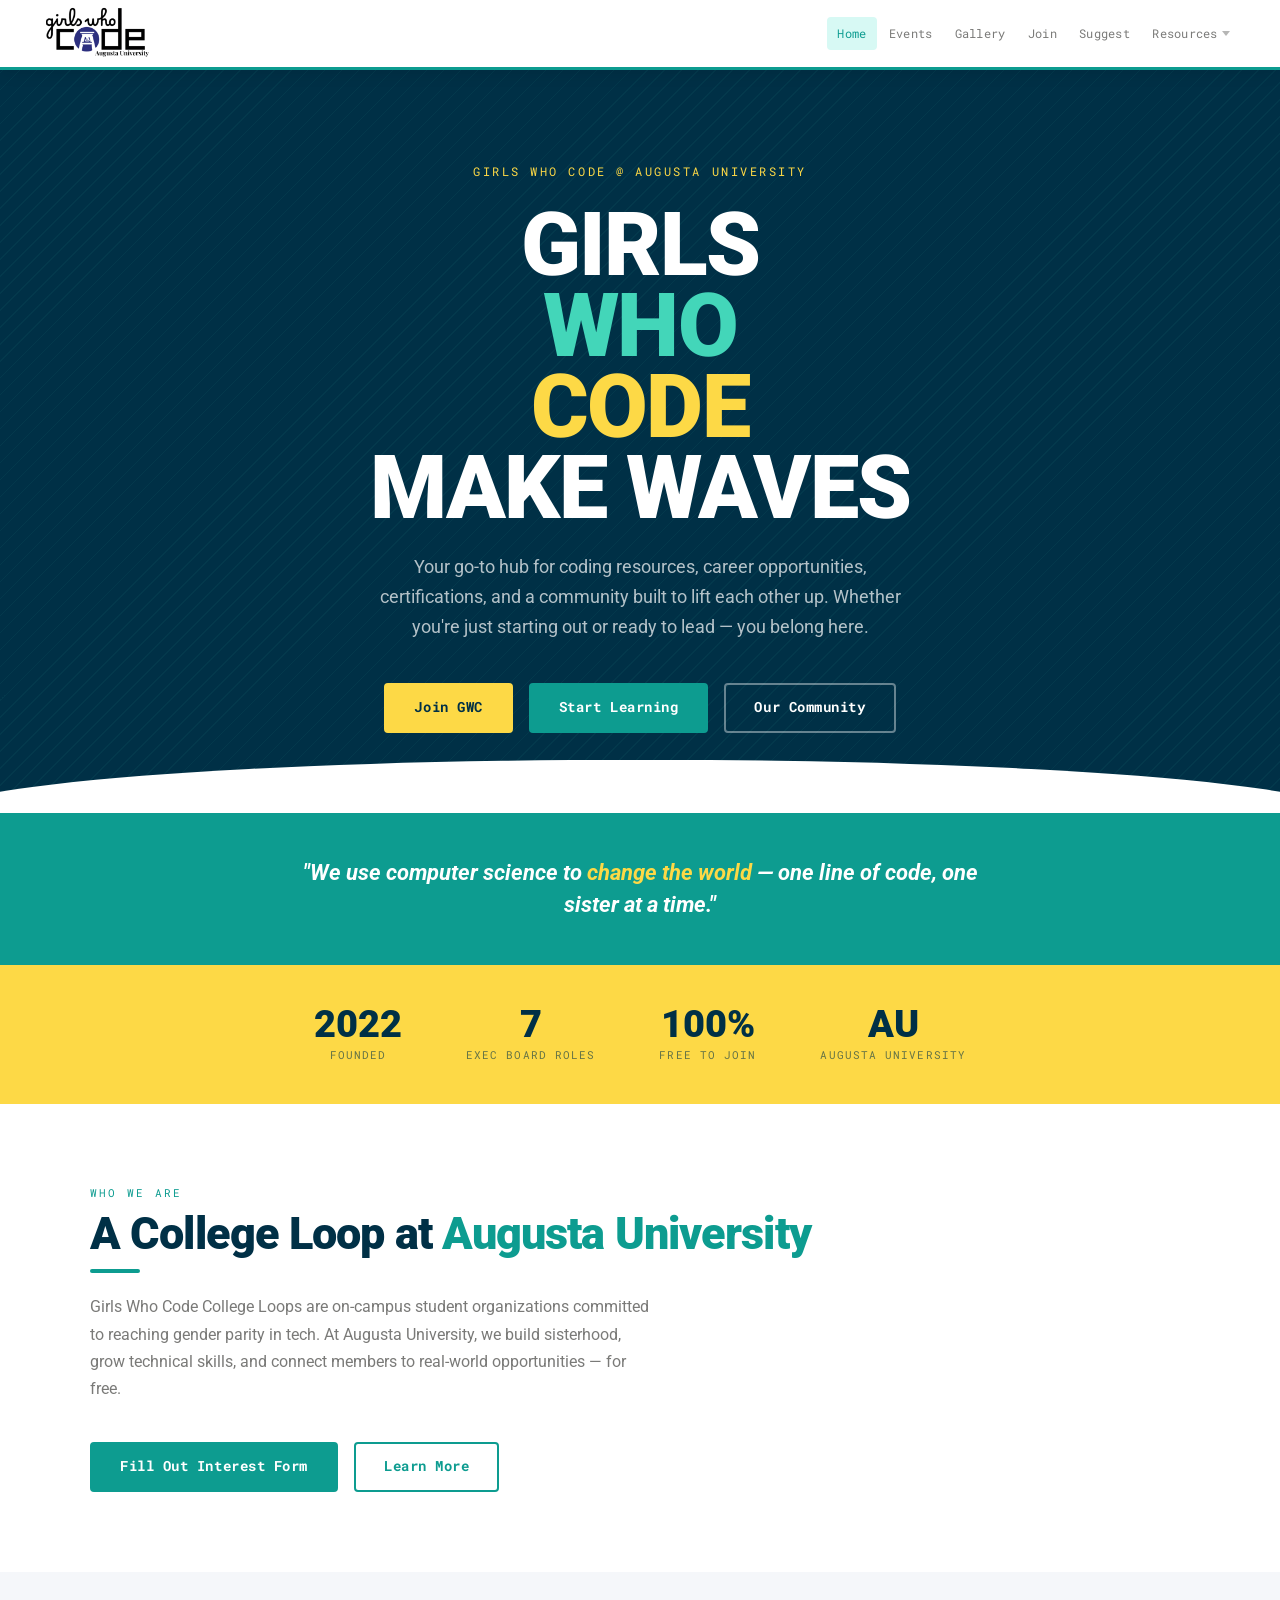
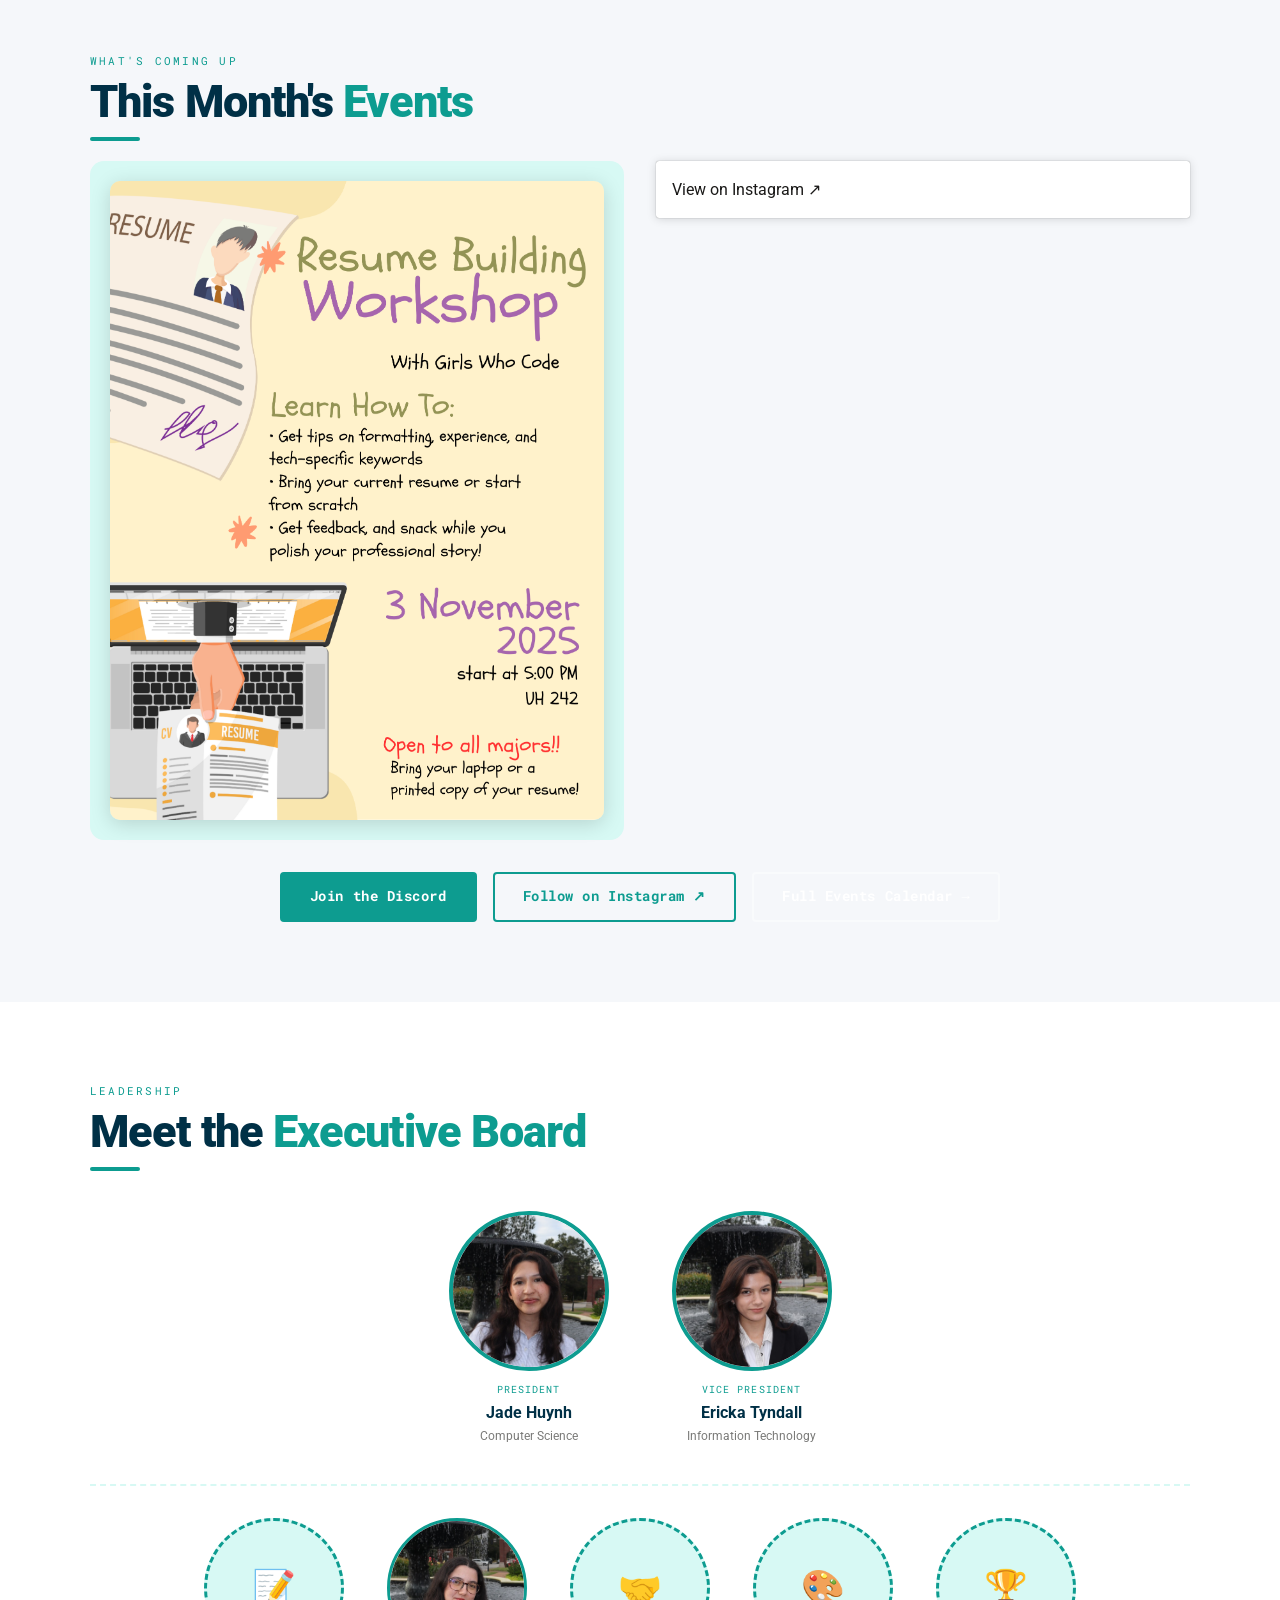
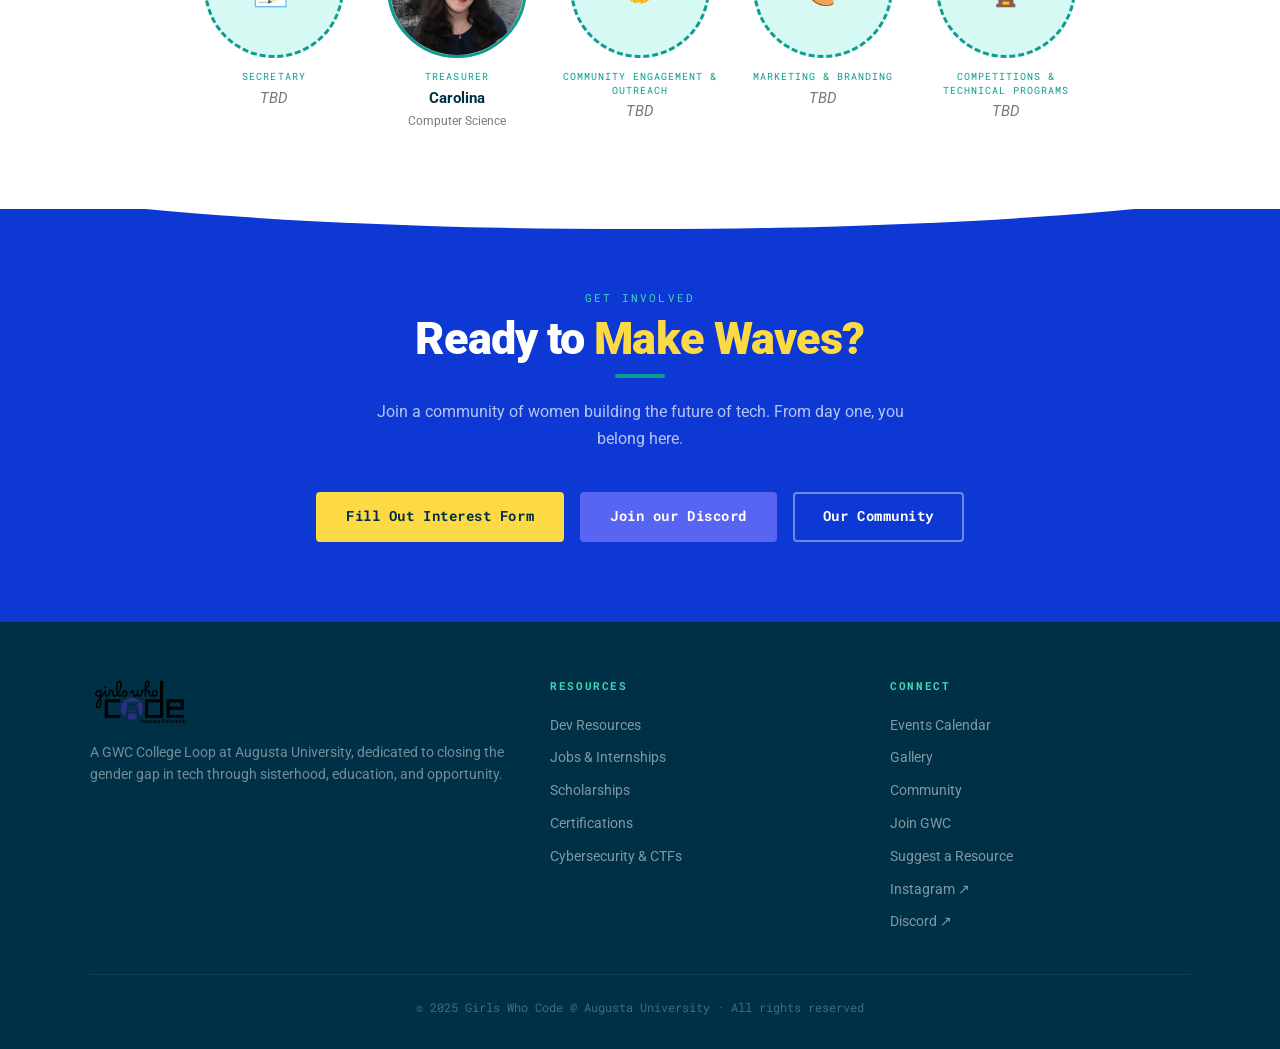
==== index.html @ d4a9f00e "Flyer card: image only with teal border, no text panel Co-Authored-By: Claude Sonnet 4.6 <noreply@an" ====
<!DOCTYPE html>
<html lang="en">
<head>
  <meta charset="UTF-8">
  <meta name="viewport" content="width=device-width, initial-scale=1.0">
  <title>Girls Who Code @ Augusta University</title>
  <link rel="stylesheet" href="styles.css?v=3">
</head>
<body data-page="home">
  <header class="site-header">
    <div class="header-inner">
      <a href="index.html" class="header-logo">
        <img src="gwc_official_logo.png" alt="GWC @ Augusta University" style="height:58px;width:auto;">
      </a>
            <nav class="main-nav">
        <a href="index.html" class="active">Home</a>
        <a href="events.html">Events</a>
        <a href="gallery.html">Gallery</a>
        <a href="join.html">Join</a>
        <a href="suggestion.html">Suggest</a>
              <div class="nav-item">
        <a href="#" onclick="return false;">Resources <span class="nav-caret"></span></a>
        <div class="nav-dropdown">
          <a href="devresources.html"><span class="dd-icon">💡</span>Dev Resources</a>
          <a href="jobs.html"><span class="dd-icon">💼</span>Jobs &amp; Internships</a>
          <a href="scholarships.html"><span class="dd-icon">🎓</span>Scholarships</a>
          <a href="certifications.html"><span class="dd-icon">📜</span>Certifications</a>
          <a href="cyber.html"><span class="dd-icon">🛡</span>Cybersecurity</a>
        </div>
      </div>
      </nav>
      <button class="hamburger" onclick="document.getElementById('mn').classList.toggle('open')" aria-label="Menu">
        <span></span><span></span><span></span>
      </button>
    </div>
  </header>
    <nav class="mobile-nav" id="mn">
    <a href="index.html">Home</a>
    <a href="events.html">Events</a>
    <a href="gallery.html">Gallery</a>
    <a href="join.html">Join GWC</a>
    <a href="suggestion.html">Suggest a Resource</a>
        <button class="mobile-nav-accordion" onclick="toggleMobileResources(this)" aria-expanded="false">
      Resources <span class="mobile-acc-caret">&#9658;</span>
    </button>
    <div class="mobile-nav-subnav" id="mobileResourcesSub">
      <a href="devresources.html" class="mobile-nav-sub">💡 Dev Resources</a>
      <a href="jobs.html" class="mobile-nav-sub">💼 Jobs &amp; Internships</a>
      <a href="scholarships.html" class="mobile-nav-sub">🎓 Scholarships</a>
      <a href="certifications.html" class="mobile-nav-sub">📜 Certifications</a>
      <a href="cyber.html" class="mobile-nav-sub">🛡 Cybersecurity</a>
    </div>
  </nav>

  <section class="hero">
    <div class="hero-wave-bg"></div>
    <div class="hero-content">
      <span class="hero-eyebrow">Girls Who Code @ Augusta University</span>
      <h1>
        GIRLS<br>
        <span class="teal">WHO</span><br>
        <span class="yellow">CODE</span><br>
        MAKE WAVES
      </h1>
      <p>Your go-to hub for coding resources, career opportunities, certifications, and a community built to lift each other up. Whether you're just starting out or ready to lead — you belong here.</p>
      <div class="hero-ctas">
        <a href="join.html" class="btn btn-yellow">Join GWC</a>
        <a href="devresources.html" class="btn btn-primary">Start Learning</a>
        <a href="community.html" class="btn btn-secondary">Our Community</a>
      </div>
    </div>
  </section>

  <div class="mission-strip">
    <p>"We use computer science to <span class="hi">change the world</span> — one line of code, one sister at a time."</p>
  </div>

  <div class="stats-strip">
    <div class="stat-item"><div class="num">2022</div><div class="lbl">Founded</div></div>
    <div class="stat-item"><div class="num">7</div><div class="lbl">Exec Board Roles</div></div>
    <div class="stat-item"><div class="num">100%</div><div class="lbl">Free to Join</div></div>
    <div class="stat-item"><div class="num">AU</div><div class="lbl">Augusta University</div></div>
  </div>

  <section class="section" id="about">
    <div class="section-inner">
      <span class="section-label">Who We Are</span>
      <h2 class="section-title">A College Loop at <span class="accent">Augusta University</span></h2>
      <span class="wave-bar"></span>
      <p class="section-subtitle">Girls Who Code College Loops are on-campus student organizations committed to reaching gender parity in tech. At Augusta University, we build sisterhood, grow technical skills, and connect members to real-world opportunities — for free.</p>
      <div style="display:flex;gap:1rem;flex-wrap:wrap;">
        <a href="join.html" class="btn btn-primary">Fill Out Interest Form</a>
        <a href="community.html" class="btn btn-outline-teal">Learn More</a>
      </div>
    </div>
  </section>

  <section class="section events-section">
    <div class="section-inner">
      <span class="section-label">What's Coming Up</span>
      <h2 class="section-title">This Month's <span class="accent">Events</span></h2>
      <span class="wave-bar"></span>
      <div class="flyer-insta-row">
        <div id="homeFlyerBlock"><!-- Filled by JS --></div>
        <div class="flyer-insta-col">
          <blockquote class="instagram-media" data-instgrm-permalink="https://www.instagram.com/aug_girlswhocode/?utm_source=ig_embed" data-instgrm-version="14" style="background:#FFF;border:0;border-radius:3px;box-shadow:0 0 1px 0 rgba(0,0,0,0.5),0 1px 10px 0 rgba(0,0,0,0.15);margin:0 auto;max-width:100%;min-width:280px;padding:0;width:100%;">
            <div style="padding:16px;"><a href="https://www.instagram.com/aug_girlswhocode/" target="_blank">View on Instagram ↗</a></div>
          </blockquote>
          <script async src="//www.instagram.com/embed.js"></script>
        </div>
      </div>
      <div style="display:flex;gap:1rem;flex-wrap:wrap;justify-content:center;margin-top:1.5rem;">
        <a href="https://discord.gg/9CEqm6gjn7" target="_blank" class="btn btn-primary">Join the Discord</a>
        <a href="https://www.instagram.com/aug_girlswhocode/" target="_blank" class="btn btn-outline-teal">Follow on Instagram ↗</a>
        <a href="events.html" class="btn btn-secondary">Full Events Calendar →</a>
      </div>
    </div>
  </section>

  <section class="section" style="background:var(--white);">
    <div class="section-inner">
      <span class="section-label">Leadership</span>
      <h2 class="section-title">Meet the <span class="accent">Executive Board</span></h2>
      <span class="wave-bar"></span>
      <div class="exec-board">
        <div class="exec-top">
          <div class="member-card">
            <img src="photos/exec/jade_hs.jpg" alt="Jade Huynh" class="member-img">
            <div class="member-role">President</div>
            <div class="member-name">Jade Huynh</div>
            <div class="member-major">Computer Science</div>
          </div>
          <div class="member-card">
            <img src="photos/exec/ericka_hs.jpg" alt="Ericka Tyndall" class="member-img">
            <div class="member-role">Vice President</div>
            <div class="member-name">Ericka Tyndall</div>
            <div class="member-major">Information Technology</div>
          </div>
        </div>
        <div class="exec-bottom">
          <div class="member-card">
            <div class="member-placeholder">📝</div>
            <div class="member-role">Secretary</div>
            <div class="member-name tbd">TBD</div>
          </div>
          <div class="member-card">
            <img src="photos/exec/carolina_hs.jpg" alt="Carolina" class="member-img">
            <div class="member-role">Treasurer</div>
            <div class="member-name">Carolina</div>
            <div class="member-major">Computer Science</div>
          </div>
          <div class="member-card">
            <div class="member-placeholder">🤝</div>
            <div class="member-role">Community Engagement &amp; Outreach</div>
            <div class="member-name tbd">TBD</div>
          </div>
          <div class="member-card">
            <div class="member-placeholder">🎨</div>
            <div class="member-role">Marketing &amp; Branding</div>
            <div class="member-name tbd">TBD</div>
          </div>
          <div class="member-card">
            <div class="member-placeholder">🏆</div>
            <div class="member-role">Competitions &amp; Technical Programs</div>
            <div class="member-name tbd">TBD</div>
          </div>
        </div>
      </div>
    </div>
  </section>

  <section class="join-section">
    <div class="section-inner">
      <span class="section-label" style="color:var(--teal-2);">Get Involved</span>
      <h2 class="section-title">Ready to <span style="color:var(--yellow-2);">Make Waves?</span></h2>
      <span class="wave-bar" style="margin:0.5rem auto 1.25rem;"></span>
      <p class="section-subtitle" style="margin:0 auto 2.5rem;">Join a community of women building the future of tech. From day one, you belong here.</p>
      <div class="join-buttons">
        <a href="join.html" class="btn btn-yellow">Fill Out Interest Form</a>
        <a href="https://discord.gg/9CEqm6gjn7" target="_blank" class="btn btn-discord">Join our Discord</a>
        <a href="community.html" class="btn btn-secondary">Our Community</a>
      </div>
    </div>
  </section>


  <footer class="site-footer">
    <div class="footer-inner">
            <div class="footer-brand">
        <a href="index.html"><img src="gwc_official_logo.png" alt="GWC @ Augusta University" class="footer-logo"></a>
        <p>A GWC College Loop at Augusta University, dedicated to closing the gender gap in tech through sisterhood, education, and opportunity.</p>
      </div>
      <div class="footer-col">
        <h4>Resources</h4>
        <ul>
          <li><a href="devresources.html">Dev Resources</a></li>
          <li><a href="jobs.html">Jobs &amp; Internships</a></li>
          <li><a href="scholarships.html">Scholarships</a></li>
          <li><a href="certifications.html">Certifications</a></li>
          <li><a href="cyber.html">Cybersecurity &amp; CTFs</a></li>
        </ul>
      </div>
      <div class="footer-col">
        <h4>Connect</h4>
        <ul>
          <li><a href="events.html">Events Calendar</a></li>
          <li><a href="gallery.html">Gallery</a></li>
          <li><a href="community.html">Community</a></li>
          <li><a href="join.html">Join GWC</a></li>
          <li><a href="suggestion.html">Suggest a Resource</a></li>
          <li><a href="https://www.instagram.com/aug_girlswhocode/" target="_blank">Instagram ↗</a></li>
          <li><a href="https://discord.gg/9CEqm6gjn7" target="_blank">Discord ↗</a></li>
        </ul>
      </div>
    </div>
    <div class="footer-bottom">© 2025 Girls Who Code @ Augusta University · All rights reserved</div>
  </footer>
  
  <script src="main.js?v=8" defer></script>
</body>
</html>
---- styles.css ----
/* ============================================================
   GWC @ Augusta University — Complete Redesign
   Official GWC Design Style Guide colors & typography
   ============================================================ */

@import url('https://fonts.googleapis.com/css2?family=Roboto:ital,wght@0,300;0,400;0,700;0,900;1,400&family=Roboto+Mono:wght@400;500;700&family=Dancing+Script:wght@700&display=swap');

:root {
  --teal-1: #D7F9F4;
  --teal-2: #43D6B9;
  --teal-3: #0D9C90;
  --teal-4: #0C6B68;
  --blue-1: #E5F8FF;
  --blue-2: #0169E1;
  --blue-3: #0D38D3;
  --blue-4: #003046;
  --yellow-2: #FDD946;
  --yellow-3: #FDD946;
  --black-3: #7A7A78;
  --black-4: #1A1918;
  --white: #ffffff;
  --grey-bg: #F5F7FA;
  --font-primary: 'Roboto', sans-serif;
  --font-mono: 'Roboto Mono', monospace;
  --font-script: 'Dancing Script', cursive;
  --section-pad: 5rem 2rem;
  --nav-height: 70px;
}

*, *::before, *::after { margin: 0; padding: 0; box-sizing: border-box; }
html { scroll-behavior: smooth; }
body { font-family: var(--font-primary); background: var(--white); color: var(--black-4); line-height: 1.6; overflow-x: hidden; }
a { color: inherit; text-decoration: none; }
img { max-width: 100%; height: auto; display: block; }

/* ===== HEADER ===== */
.site-header {
  position: sticky; top: 0; z-index: 100;
  background: var(--white); height: var(--nav-height);
  display: flex; align-items: center; padding: 0 2rem;
  box-shadow: 0 2px 16px rgba(0,0,0,0.1);
  border-bottom: 3px solid var(--teal-3);
}
.header-inner {
  display: flex; align-items: center; justify-content: space-between;
  width: 100%; max-width: 1200px; margin: 0 auto;
}
.header-logo { display: flex; align-items: center; gap: 0.75rem; }
.header-logo img { height: 52px; width: auto; }
.logo-text-block { display: none; }
.main-nav { display: flex; align-items: center; gap: 0.1rem; }
.main-nav a {
  font-family: var(--font-mono); font-size: 0.78rem; color: var(--black-3);
  padding: 0.4rem 0.65rem; border-radius: 4px; transition: all 0.2s;
  letter-spacing: 0.02em; white-space: nowrap;
}
.main-nav a:hover, .main-nav a.active { color: var(--teal-3); background: var(--teal-1); }
.hamburger { display: none; flex-direction: column; gap: 5px; cursor: pointer; background: none; border: none; padding: 4px; }
.hamburger span { display: block; width: 24px; height: 2px; background: var(--blue-4); transition: all 0.3s; }
.mobile-nav {
  display: none; position: fixed; top: var(--nav-height); left: 0; right: 0;
  background: var(--white); padding: 1rem; z-index: 99;
  border-top: 1px solid var(--teal-1); flex-direction: column; gap: 0.25rem;
  box-shadow: 0 8px 20px rgba(0,0,0,0.1);
}
.mobile-nav.open { display: flex; }
.mobile-nav a { font-family: var(--font-mono); font-size: 0.9rem; color: var(--black-4); padding: 0.6rem 0.75rem; border-radius: 4px; transition: all 0.2s; }
.mobile-nav a:hover { color: var(--teal-3); background: var(--teal-1); }

/* ===== BUTTONS ===== */
.btn {
  display: inline-block; padding: 0.75rem 1.75rem;
  font-family: var(--font-mono); font-size: 0.85rem; font-weight: 700;
  letter-spacing: 0.04em; border-radius: 4px; transition: all 0.2s;
  cursor: pointer; border: 2px solid transparent;
}
.btn-primary { background: var(--teal-3); color: var(--white); border-color: var(--teal-3); }
.btn-primary:hover { background: var(--teal-2); border-color: var(--teal-2); transform: translateY(-2px); box-shadow: 0 6px 20px rgba(13,156,144,0.35); }
.btn-secondary { background: transparent; color: var(--white); border-color: rgba(255,255,255,0.4); }
.btn-secondary:hover { border-color: var(--teal-2); color: var(--teal-2); transform: translateY(-2px); }
.btn-yellow { background: var(--yellow-2); color: var(--blue-4); border-color: var(--yellow-2); font-weight: 900; }
.btn-yellow:hover { background: #f0cb00; transform: translateY(-2px); box-shadow: 0 6px 20px rgba(253,217,70,0.4); }
.btn-outline-teal { background: transparent; color: var(--teal-3); border-color: var(--teal-3); }
.btn-outline-teal:hover { background: var(--teal-3); color: var(--white); }
.btn-discord { background: #5865F2; color: var(--white); border-color: #5865F2; }
.btn-discord:hover { background: #4752d4; transform: translateY(-2px); }

/* ===== SECTIONS ===== */
.section { padding: var(--section-pad); }
.section-inner { max-width: 1100px; margin: 0 auto; }
.section-label { font-family: var(--font-mono); font-size: 0.7rem; letter-spacing: 0.2em; text-transform: uppercase; color: var(--teal-3); margin-bottom: 0.5rem; display: block; }
.section-title { font-size: clamp(1.8rem, 4vw, 2.8rem); font-weight: 900; line-height: 1.05; letter-spacing: -0.02em; color: var(--blue-4); margin-bottom: 0.75rem; }
.section-title .accent { color: var(--teal-3); }
.section-subtitle { font-size: 1rem; color: var(--black-3); max-width: 560px; line-height: 1.7; margin-bottom: 2.5rem; }
.wave-bar { display: block; width: 50px; height: 4px; background: var(--teal-3); border-radius: 2px; margin: 0.5rem 0 1.25rem; }

/* ===== HERO (HOME) ===== */
.hero {
  background: var(--blue-4); position: relative; overflow: hidden;
  padding: 5.5rem 2rem 5rem; text-align: center;
}
.hero::after {
  content: ''; position: absolute; bottom: -2px; left: 0; right: 0;
  height: 55px; background: var(--white);
  clip-path: ellipse(55% 100% at 50% 100%);
}
.hero-wave-bg {
  position: absolute; top: 0; left: 0; right: 0; bottom: 0; opacity: 0.05;
  background: repeating-linear-gradient(-45deg, var(--teal-2) 0px, var(--teal-2) 1px, transparent 1px, transparent 12px);
}
.hero-content { position: relative; z-index: 2; max-width: 820px; margin: 0 auto; }
.hero-eyebrow { font-family: var(--font-mono); font-size: 0.72rem; letter-spacing: 0.22em; text-transform: uppercase; color: var(--yellow-2); margin-bottom: 1.5rem; display: inline-block; }
.hero h1 { font-family: var(--font-primary); font-weight: 900; font-size: clamp(2.8rem, 8vw, 5.5rem); line-height: 0.92; color: var(--white); margin-bottom: 1.5rem; letter-spacing: -0.02em; }
.hero h1 .teal { color: var(--teal-2); }
.hero h1 .yellow { color: var(--yellow-2); }
.hero p { font-size: 1.1rem; color: rgba(255,255,255,0.7); max-width: 560px; margin: 0 auto 2.5rem; line-height: 1.7; }
.hero-ctas { display: flex; gap: 1rem; justify-content: center; flex-wrap: wrap; }

/* ===== MISSION STRIP ===== */
.mission-strip { background: var(--teal-3); padding: 2.75rem 2rem; text-align: center; }
.mission-strip p { font-size: clamp(1rem, 2.5vw, 1.35rem); font-weight: 700; color: var(--white); max-width: 700px; margin: 0 auto; line-height: 1.5; font-style: italic; }
.mission-strip .hi { color: var(--yellow-2); }

/* ===== EVENTS ===== */
.events-section { background: var(--grey-bg); }
.events-grid { display: grid; grid-template-columns: 1fr 1fr; gap: 1.5rem; margin-top: 2rem; }
.event-card {
  background: var(--white); border-radius: 8px; overflow: hidden;
  box-shadow: 0 2px 12px rgba(0,0,0,0.07); transition: transform 0.2s, box-shadow 0.2s;
  display: flex;
}
.event-card:hover { transform: translateY(-4px); box-shadow: 0 8px 28px rgba(0,0,0,0.12); }
.event-date { background: var(--teal-3); color: var(--white); min-width: 72px; display: flex; flex-direction: column; align-items: center; justify-content: center; padding: 1rem 0.6rem; text-align: center; }
.event-date .mo { font-family: var(--font-mono); font-size: 0.62rem; text-transform: uppercase; letter-spacing: 0.1em; opacity: 0.8; }
.event-date .dy { font-size: 2rem; font-weight: 900; line-height: 1; }
.event-info { padding: 1rem 1.25rem; flex: 1; }
.event-info h3 { font-size: 0.95rem; font-weight: 700; color: var(--blue-4); margin-bottom: 0.25rem; }
.event-meta { font-family: var(--font-mono); font-size: 0.72rem; color: var(--black-3); margin-bottom: 0.4rem; }
.event-info p { font-size: 0.85rem; color: var(--black-3); line-height: 1.5; }
.event-tag { display: inline-block; font-family: var(--font-mono); font-size: 0.6rem; letter-spacing: 0.08em; text-transform: uppercase; padding: 2px 8px; border-radius: 20px; background: var(--teal-1); color: var(--teal-4); margin-bottom: 0.5rem; }

.calendar-wrap { margin-top: 2.5rem; border-radius: 10px; overflow: hidden; box-shadow: 0 4px 20px rgba(0,0,0,0.1); }
.calendar-placeholder {
  background: var(--blue-1); border-radius: 10px; padding: 3rem 2rem; text-align: center;
  border: 2px dashed var(--teal-2);
}
.calendar-placeholder .cal-icon { font-size: 2.5rem; margin-bottom: 0.75rem; }
.calendar-placeholder h3 { font-size: 1.1rem; font-weight: 700; color: var(--blue-4); margin-bottom: 0.5rem; }
.calendar-placeholder p { font-size: 0.875rem; color: var(--black-3); max-width: 440px; margin: 0 auto 1.25rem; }
.calendar-note { font-family: var(--font-mono); font-size: 0.72rem; color: var(--black-3); text-align: center; margin-top: 0.75rem; }

/* ===== EXEC TEAM ===== */
.team-grid { display: flex; flex-wrap: wrap; justify-content: center; gap: 2.5rem 2rem; margin-top: 2.5rem; }
.member-card { text-align: center; width: 155px; flex-shrink: 0; }

/* Two-tier exec layout */
.exec-board { margin-top: 2.5rem; }
.exec-top {
  display: flex; justify-content: center; gap: 3rem;
  margin-bottom: 2.5rem;
}
.exec-top .member-card { width: 175px; }
.exec-top .member-img { width: 160px; height: 160px; border-width: 4px; }
.exec-top .member-placeholder { width: 160px; height: 160px; }
.exec-top .member-name { font-size: 1rem; }
.exec-bottom {
  display: flex; flex-wrap: wrap; justify-content: center; gap: 2rem 1.75rem;
  padding-top: 2rem;
  border-top: 2px dashed var(--teal-1);
}
.member-img {
  width: 140px; height: 140px; border-radius: 50%; object-fit: cover;
  object-position: center top; border: 3px solid var(--teal-3);
  margin: 0 auto 0.75rem; transition: border-color 0.2s; display: block;
}
.member-card:hover .member-img { border-color: var(--blue-2); }
.member-placeholder {
  width: 140px; height: 140px; border-radius: 50%;
  background: var(--teal-1); border: 3px dashed var(--teal-3);
  display: flex; align-items: center; justify-content: center;
  margin: 0 auto 0.75rem; font-size: 2.2rem;
}
.member-role { font-family: var(--font-mono); font-size: 0.65rem; text-transform: uppercase; letter-spacing: 0.1em; color: var(--teal-3); margin-bottom: 0.2rem; line-height: 1.3; }
.member-name { font-size: 0.92rem; font-weight: 700; color: var(--blue-4); }
.member-name.tbd { font-style: italic; color: var(--black-3); font-weight: 400; }
.member-major { font-size: 0.75rem; color: var(--black-3); margin-top: 0.2rem; line-height: 1.3; }

/* ===== JOIN / CTA ===== */
.join-section {
  background: var(--blue-3); text-align: center;
  padding: 5rem 2rem; position: relative; overflow: hidden;
}
.join-section::before {
  content: ''; position: absolute; top: -50px; left: 0; right: 0;
  height: 70px; background: var(--white); clip-path: ellipse(55% 100% at 50% 0%);
}
.join-section .section-title { color: var(--white); }
.join-section .section-subtitle { color: rgba(255,255,255,0.7); }
.join-buttons { display: flex; gap: 1rem; justify-content: center; flex-wrap: wrap; }

/* ===== INSTAGRAM ===== */
.instagram-section { background: var(--teal-1); padding: var(--section-pad); text-align: center; }
.insta-wrap { display: flex; justify-content: center; margin-top: 2rem; }

/* ===== FOOTER ===== */
.site-footer { background: var(--blue-4); color: rgba(255,255,255,0.55); padding: 3.5rem 2rem 2rem; }
.footer-inner { max-width: 1100px; margin: 0 auto; display: grid; grid-template-columns: 1.4fr 1fr 1fr; gap: 2.5rem; margin-bottom: 2.5rem; }
.footer-brand .script { font-family: var(--font-script); font-size: 1.1rem; color: var(--teal-2); }
.footer-brand .codeword { font-family: var(--font-mono); font-size: 1.45rem; font-weight: 700; color: var(--white); border: 2px solid var(--teal-2); padding: 0 5px 1px; display: inline-block; line-height: 1.15; }
.footer-brand .au-sub { display: block; font-family: var(--font-mono); font-size: 0.62rem; letter-spacing: 0.15em; color: var(--yellow-2); text-transform: uppercase; margin-top: 4px; }
.footer-brand p { font-size: 0.85rem; line-height: 1.6; margin-top: 0.75rem; color: rgba(255,255,255,0.45); }
.footer-logo { height: 52px; width: auto; display: block; margin-bottom: 0.75rem; }

.footer-col h4 { font-family: var(--font-mono); font-size: 0.68rem; letter-spacing: 0.15em; text-transform: uppercase; color: var(--teal-2); margin-bottom: 1rem; }
.footer-col ul { list-style: none; display: flex; flex-direction: column; gap: 0.45rem; }
.footer-col li a { font-size: 0.85rem; color: rgba(255,255,255,0.5); transition: color 0.2s; }
.footer-col li a:hover { color: var(--teal-2); }
.footer-bottom { border-top: 1px solid rgba(255,255,255,0.08); padding-top: 1.5rem; text-align: center; font-family: var(--font-mono); font-size: 0.72rem; color: rgba(255,255,255,0.28); max-width: 1100px; margin: 0 auto; }

/* ===== PAGE HERO (subpages) ===== */
.page-hero { background: var(--blue-4); padding: 3.5rem 2rem 3rem; position: relative; overflow: hidden; }
.page-hero::after { content: ''; position: absolute; bottom: -2px; left: 0; right: 0; height: 40px; background: var(--white); clip-path: ellipse(55% 100% at 50% 100%); }
.page-hero-wave { position: absolute; top: 0; left: 0; right: 0; bottom: 0; opacity: 0.05; background: repeating-linear-gradient(-45deg, var(--teal-2) 0px, var(--teal-2) 1px, transparent 1px, transparent 10px); }
.page-hero-inner { max-width: 1100px; margin: 0 auto; position: relative; z-index: 2; }
.page-hero h1 { font-size: clamp(2rem, 5vw, 3.2rem); font-weight: 900; color: var(--white); letter-spacing: -0.02em; line-height: 1.05; margin-bottom: 0.5rem; }
.page-hero h1 .accent { color: var(--teal-2); }
.page-hero p { font-size: 1rem; color: rgba(255,255,255,0.6); max-width: 520px; margin-top: 0.75rem; }
.breadcrumb { font-family: var(--font-mono); font-size: 0.72rem; color: rgba(255,255,255,0.4); margin-bottom: 1rem; display: flex; align-items: center; gap: 0.5rem; }
.breadcrumb a { color: var(--teal-2); }
.breadcrumb a:hover { opacity: 0.75; }

/* ===== RESOURCE CARDS ===== */
.resource-grid { display: grid; grid-template-columns: repeat(auto-fill, minmax(280px, 1fr)); gap: 1.25rem; margin-top: 1.5rem; }
.resource-card {
  background: var(--white); border: 1px solid rgba(0,0,0,0.07);
  border-radius: 8px; padding: 1.4rem 1.4rem 1.4rem 1.75rem;
  transition: all 0.2s; position: relative; overflow: hidden;
}
.resource-card::before { content: ''; position: absolute; top: 0; left: 0; width: 4px; height: 100%; background: var(--teal-3); }
.resource-card:hover { transform: translateY(-3px); box-shadow: 0 8px 24px rgba(0,0,0,0.1); border-color: var(--teal-2); }
.resource-card h3 { font-size: 0.95rem; font-weight: 700; color: var(--blue-4); margin-bottom: 0.35rem; }
.resource-card h3 a { color: inherit; transition: color 0.2s; }
.resource-card h3 a:hover { color: var(--teal-3); }
.resource-card p { font-size: 0.85rem; color: var(--black-3); line-height: 1.5; }
.rtag { display: inline-block; font-family: var(--font-mono); font-size: 0.62rem; letter-spacing: 0.08em; text-transform: uppercase; padding: 2px 8px; border-radius: 20px; margin-bottom: 0.4rem; }
.rtag-b { background: #d7f9f4; color: #0c6b68; }
.rtag-i { background: #fff3cd; color: #664d03; }
.rtag-a { background: #cfe2ff; color: #084298; }

/* ===== SECTION CATEGORY HEADERS ===== */
.cat-header { display: flex; align-items: center; gap: 0.75rem; margin: 3rem 0 1.5rem; }
.cat-header:first-of-type { margin-top: 0; }
.cat-icon { font-size: 1.4rem; }
.cat-header h2 { font-size: 1.3rem; font-weight: 900; color: var(--blue-4); }
.cat-bar { flex: 1; height: 2px; background: var(--teal-1); border-radius: 2px; }

/* ===== VIDEO GRID ===== */
.video-grid { display: grid; grid-template-columns: repeat(auto-fill, minmax(300px, 1fr)); gap: 1.5rem; margin-top: 1.5rem; }
.video-card { background: var(--white); border-radius: 8px; overflow: hidden; border: 1px solid rgba(0,0,0,0.07); transition: box-shadow 0.2s; }
.video-card:hover { box-shadow: 0 6px 20px rgba(0,0,0,0.1); }
.video-card iframe { width: 100%; aspect-ratio: 16/9; display: block; border: none; }
.video-info { padding: 1rem 1.25rem; }
.video-info h3 { font-size: 0.92rem; font-weight: 700; color: var(--blue-4); margin-bottom: 0.25rem; }
.video-info p { font-size: 0.8rem; color: var(--black-3); line-height: 1.4; }

/* ===== SUGGEST CARD ===== */
.suggest-card { background: var(--teal-1); border-radius: 12px; padding: 3rem 2rem; text-align: center; max-width: 620px; margin: 3rem auto 0; }
.suggest-card h2 { font-size: 1.5rem; font-weight: 900; color: var(--blue-4); margin-bottom: 0.75rem; }
.suggest-card p { color: var(--black-3); margin-bottom: 1.5rem; line-height: 1.6; }

/* ===== STATS STRIP ===== */
.stats-strip { background: var(--yellow-2); padding: 2.5rem 2rem; display: flex; justify-content: center; gap: 4rem; flex-wrap: wrap; }
.stat-item { text-align: center; }
.stat-item .num { font-size: 2.4rem; font-weight: 900; color: var(--blue-4); line-height: 1; }
.stat-item .lbl { font-family: var(--font-mono); font-size: 0.68rem; text-transform: uppercase; letter-spacing: 0.1em; color: rgba(0,48,70,0.6); margin-top: 0.2rem; }

/* ===== COMMUNITY PAGE ===== */
.discord-card { background: #5865F2; color: white; border-radius: 12px; padding: 2.5rem; display: flex; align-items: center; gap: 2rem; margin: 2rem auto; max-width: 640px; }
.discord-icon { font-size: 3rem; flex-shrink: 0; }
.discord-card h3 { font-size: 1.15rem; font-weight: 700; margin-bottom: 0.4rem; }
.discord-card p { font-size: 0.875rem; opacity: 0.85; margin-bottom: 1rem; line-height: 1.5; }

/* ===== UNDER CONSTRUCTION ===== */
.under-construction { text-align: center; padding: 4rem 2rem; }
.under-construction .big-ico { font-size: 4rem; margin-bottom: 1rem; }
.under-construction h2 { font-size: 1.4rem; font-weight: 700; color: var(--blue-4); margin-bottom: 0.5rem; }
.under-construction p { color: var(--black-3); max-width: 380px; margin: 0 auto 1.5rem; }

/* ===== CYBER RESOURCE CARDS ===== */
.cyber-grid { display: grid; grid-template-columns: repeat(auto-fill, minmax(260px, 1fr)); gap: 1.25rem; margin-top: 1.5rem; }
.cyber-card {
  border-radius: 8px; padding: 1.5rem; border: 1px solid rgba(0,0,0,0.08);
  transition: all 0.2s; background: var(--white);
}
.cyber-card:hover { transform: translateY(-3px); box-shadow: 0 8px 24px rgba(0,0,0,0.1); }
.cyber-card .cc-icon { font-size: 2rem; margin-bottom: 0.75rem; }
.cyber-card h3 { font-size: 0.95rem; font-weight: 700; color: var(--blue-4); margin-bottom: 0.3rem; }
.cyber-card h3 a { color: inherit; transition: color 0.2s; }
.cyber-card h3 a:hover { color: var(--teal-3); }
.cyber-card p { font-size: 0.83rem; color: var(--black-3); line-height: 1.5; }

/* ===== FLYER ===== */
.flyer-img { max-width: 480px; margin: 2rem auto 0; border-radius: 12px; overflow: hidden; box-shadow: 0 8px 32px rgba(0,0,0,0.14); }

/* ===== GALLERY PAGE ===== */
.gallery-filters {
  display: flex; gap: 0.5rem; flex-wrap: wrap;
  margin-bottom: 2rem;
}
.filter-btn {
  font-family: var(--font-mono); font-size: 0.72rem; letter-spacing: 0.08em;
  text-transform: uppercase; padding: 0.45rem 1rem; border-radius: 20px;
  border: 2px solid var(--teal-1); background: var(--white);
  color: var(--black-3); cursor: pointer; transition: all 0.2s;
}
.filter-btn:hover, .filter-btn.active {
  background: var(--teal-3); color: var(--white); border-color: var(--teal-3);
}

.gallery-grid {
  columns: 3; column-gap: 1.25rem;
}
.gallery-item {
  break-inside: avoid; margin-bottom: 1.25rem;
  position: relative; border-radius: 10px; overflow: hidden;
  cursor: pointer;
  box-shadow: 0 2px 12px rgba(0,0,0,0.10);
  transition: transform 0.25s, box-shadow 0.25s;
}
.gallery-item:hover {
  transform: translateY(-4px);
  box-shadow: 0 12px 32px rgba(0,0,0,0.18);
}
.gallery-item img {
  width: 100%; display: block;
  transition: transform 0.4s;
}
.gallery-item:hover img { transform: scale(1.05); }
.gallery-item.hidden { display: none; }

.gallery-overlay {
  position: absolute; inset: 0;
  background: linear-gradient(to top, rgba(0,48,70,0.93) 0%, rgba(0,48,70,0.35) 50%, transparent 100%);
  opacity: 0; transition: opacity 0.3s;
  display: flex; flex-direction: column; justify-content: flex-end;
  padding: 1.25rem;
}
.gallery-item:hover .gallery-overlay { opacity: 1; }
.gallery-overlay .go-tag {
  font-family: var(--font-mono); font-size: 0.62rem; letter-spacing: 0.1em;
  text-transform: uppercase; color: var(--teal-2); margin-bottom: 0.3rem;
}
.gallery-overlay h3 {
  font-size: 0.95rem; font-weight: 900; color: var(--white);
  margin-bottom: 0.25rem; line-height: 1.25;
}
.gallery-overlay p { font-size: 0.78rem; color: rgba(255,255,255,0.75); line-height: 1.45; }

.gallery-placeholder {
  width: 100%; aspect-ratio: 4/3;
  display: flex; align-items: center; justify-content: center;
  font-size: 3.5rem;
}

/* Lightbox */
.lightbox-bg {
  position: fixed; inset: 0; background: rgba(0,0,0,0.88);
  z-index: 999; display: none; align-items: center; justify-content: center;
  padding: 2rem;
}
.lightbox-bg.open { display: flex; }
.lightbox-inner {
  background: var(--white); border-radius: 12px; overflow: hidden;
  max-width: 820px; width: 100%;
  display: grid; grid-template-columns: 1.2fr 1fr;
  box-shadow: 0 24px 80px rgba(0,0,0,0.5);
  position: relative;
}
.lightbox-img { width: 100%; height: 100%; object-fit: cover; display: block; }
.lb-placeholder {
  width: 100%; min-height: 280px;
  display: none; align-items: center; justify-content: center;
  font-size: 5rem;
}
.lightbox-info {
  padding: 2rem 1.75rem;
  display: flex; flex-direction: column; justify-content: center;
  background: var(--blue-4);
}
.lightbox-tag {
  font-family: var(--font-mono); font-size: 0.65rem; letter-spacing: 0.12em;
  text-transform: uppercase; color: var(--teal-2); margin-bottom: 0.5rem;
}
.lightbox-title { font-size: 1.4rem; font-weight: 900; color: var(--white); margin-bottom: 0.75rem; line-height: 1.15; }
.lightbox-date { font-family: var(--font-mono); font-size: 0.72rem; color: var(--yellow-2); margin-bottom: 0.75rem; }
.lightbox-desc { font-size: 0.875rem; color: rgba(255,255,255,0.7); line-height: 1.65; }
.lightbox-close {
  position: absolute; top: 1rem; right: 1rem;
  background: rgba(255,255,255,0.12); border: none; color: var(--white);
  width: 34px; height: 34px; border-radius: 50%; font-size: 1rem;
  cursor: pointer; display: flex; align-items: center; justify-content: center;
  transition: background 0.2s; z-index: 10;
}
.lightbox-close:hover { background: rgba(255,255,255,0.28); }
.lightbox-nav { display: flex; gap: 0.5rem; margin-top: 1.5rem; }
.lightbox-nav button {
  font-family: var(--font-mono); font-size: 0.72rem;
  background: rgba(255,255,255,0.08); border: 1px solid rgba(255,255,255,0.15);
  color: rgba(255,255,255,0.6); padding: 0.45rem 1rem; border-radius: 4px;
  cursor: pointer; transition: all 0.2s; letter-spacing: 0.05em;
}
.lightbox-nav button:hover { background: var(--teal-3); color: var(--white); border-color: var(--teal-3); }

/* ===== FORMS (join.html + suggestion.html) ===== */
.form-wrap { max-width: 660px; margin: 0 auto; }
.gwc-form {
  background: var(--white); border-radius: 12px;
  padding: 2.5rem; border: 1px solid rgba(0,0,0,0.07);
  box-shadow: 0 4px 24px rgba(0,0,0,0.07);
}
.form-group { margin-bottom: 1.4rem; }
.form-group label {
  display: block; font-family: var(--font-mono); font-size: 0.72rem;
  letter-spacing: 0.12em; text-transform: uppercase; color: var(--blue-4);
  margin-bottom: 0.45rem; font-weight: 700;
}
.form-group .required { color: var(--teal-3); }
.form-group input,
.form-group select,
.form-group textarea {
  width: 100%; padding: 0.7rem 0.9rem;
  border: 2px solid var(--teal-1); border-radius: 6px;
  font-family: var(--font-primary); font-size: 0.9rem;
  color: var(--blue-4); background: var(--white);
  transition: border-color 0.2s, box-shadow 0.2s;
  outline: none;
}
.form-group input:focus,
.form-group select:focus,
.form-group textarea:focus {
  border-color: var(--teal-3);
  box-shadow: 0 0 0 3px rgba(13,156,144,0.12);
}
.form-group textarea { min-height: 100px; resize: vertical; }
.form-group select {
  appearance: none;
  background-image: url("data:image/svg+xml,%3Csvg xmlns='http://www.w3.org/2000/svg' width='12' height='8' viewBox='0 0 12 8'%3E%3Cpath d='M1 1l5 5 5-5' stroke='%230D9C90' stroke-width='2' fill='none' stroke-linecap='round'/%3E%3C/svg%3E");
  background-repeat: no-repeat; background-position: right 0.9rem center;
  padding-right: 2.5rem; cursor: pointer;
}
.form-row { display: grid; grid-template-columns: 1fr 1fr; gap: 1rem; }
.form-hint { font-size: 0.75rem; color: var(--black-3); margin-top: 0.3rem; }

.check-group { display: flex; flex-direction: column; gap: 0.5rem; margin-top: 0.4rem; }
.check-item { display: flex; align-items: center; gap: 0.6rem; cursor: pointer; }
.check-item input[type="checkbox"] {
  width: 16px; height: 16px; accent-color: var(--teal-3);
  cursor: pointer; border: none; padding: 0; flex-shrink: 0;
}
.check-item span { font-size: 0.875rem; color: var(--black-3); }

.form-submit {
  width: 100%; padding: 0.85rem;
  background: var(--teal-3); color: var(--white);
  border: none; border-radius: 6px; cursor: pointer;
  font-family: var(--font-mono); font-size: 0.85rem; font-weight: 700;
  letter-spacing: 0.08em; text-transform: uppercase;
  transition: all 0.2s; margin-top: 0.5rem;
}
.form-submit:hover { background: var(--teal-2); transform: translateY(-2px); box-shadow: 0 6px 20px rgba(13,156,144,0.3); }

.form-success {
  display: none; background: var(--teal-1); border-radius: 10px;
  padding: 2.5rem; text-align: center;
}
.form-success.show { display: block; }
.form-success .ico { font-size: 3rem; margin-bottom: 1rem; }
.form-success h3 { font-size: 1.25rem; font-weight: 900; color: var(--blue-4); margin-bottom: 0.5rem; }
.form-success p { color: var(--black-3); font-size: 0.9rem; line-height: 1.6; }

.anon-note {
  background: rgba(253,217,70,0.15); border: 1px solid var(--yellow-2);
  border-radius: 6px; padding: 0.75rem 1rem;
  font-size: 0.78rem; color: var(--blue-4);
  margin-bottom: 1.25rem; display: flex; gap: 0.5rem; align-items: flex-start;
}

/* Officer admin panels */
.admin-toggle { margin-top: 3rem; text-align: center; }
.admin-toggle summary {
  font-family: var(--font-mono); font-size: 0.72rem; letter-spacing: 0.1em;
  text-transform: uppercase; color: var(--black-3); cursor: pointer;
  padding: 0.4rem 0.8rem; background: var(--grey-bg); border-radius: 4px;
  display: inline-block;
}
.admin-panel { background: var(--blue-4); border-radius: 12px; padding: 2rem; margin-top: 1rem; }
.admin-panel h3 {
  color: var(--teal-2); font-family: var(--font-mono); font-size: 0.72rem;
  letter-spacing: 0.15em; text-transform: uppercase; margin-bottom: 1rem;
}
.admin-table-wrap { overflow-x: auto; margin-bottom: 1.25rem; max-height: 280px; overflow-y: auto; border-radius: 6px; }
.admin-table { width: 100%; border-collapse: collapse; font-size: 0.78rem; min-width: 600px; }
.admin-table th {
  background: rgba(255,255,255,0.08); color: var(--teal-2);
  font-family: var(--font-mono); font-size: 0.65rem; letter-spacing: 0.1em;
  text-transform: uppercase; padding: 0.5rem 0.75rem; text-align: left; white-space: nowrap;
}
.admin-table td { color: rgba(255,255,255,0.7); padding: 0.5rem 0.75rem; border-top: 1px solid rgba(255,255,255,0.07); }
.admin-table tr:hover td { background: rgba(255,255,255,0.04); }
.admin-count { font-family: var(--font-mono); font-size: 0.75rem; color: rgba(255,255,255,0.5); margin-bottom: 0.75rem; }
.admin-actions { display: flex; gap: 0.75rem; flex-wrap: wrap; }

/* ===== RESPONSIVE ===== */
@media (max-width: 900px) {
  .main-nav { display: none; }
  .hamburger { display: flex; }
  .footer-inner { grid-template-columns: 1fr 1fr; }
  .gallery-grid { columns: 2; }
  .lightbox-inner { grid-template-columns: 1fr; }
}
@media (max-width: 640px) {
  :root { --section-pad: 3rem 1.25rem; }
  .hero { padding: 3.5rem 1.25rem 3rem; }
  .hero-ctas { flex-direction: column; align-items: center; }
  .team-grid-bottom { gap: 1.5rem; }
  .events-grid { grid-template-columns: 1fr; }
  .footer-inner { grid-template-columns: 1fr; }
  .stats-strip { gap: 2rem; }
  .discord-card { flex-direction: column; text-align: center; }
  .gallery-grid { columns: 1; }
  .lightbox-img, .lb-placeholder { max-height: 220px; }
  .form-row { grid-template-columns: 1fr; }
  .lightbox-info { padding: 1.5rem; }
  .lightbox-title { font-size: 1.1rem; }
}

/* ===== DROPDOWN NAV ===== */
.nav-item { position: relative; }
.nav-item > a { display: flex; align-items: center; gap: 0.25rem; }
.nav-item > a .nav-caret {
  display: inline-block; width: 0; height: 0;
  border-left: 4px solid transparent; border-right: 4px solid transparent;
  border-top: 5px solid currentColor; opacity: 0.55;
  transition: transform 0.2s, opacity 0.2s; flex-shrink: 0;
}
.nav-item:hover > a .nav-caret { transform: rotate(180deg); opacity: 1; }

.nav-dropdown {
  display: none; position: absolute; top: calc(100% + 10px); right: 0;
  background: var(--white); min-width: 210px; border-radius: 8px;
  box-shadow: 0 8px 32px rgba(0,0,0,0.14); border: 1px solid rgba(0,0,0,0.07);
  padding: 0.4rem; z-index: 200;
  animation: dropIn 0.18s ease;
}
@keyframes dropIn { from { opacity: 0; transform: translateY(-6px); } to { opacity: 1; transform: translateY(0); } }

.nav-item:hover .nav-dropdown,
.nav-item:focus-within .nav-dropdown { display: block; }

.nav-dropdown a {
  display: flex; align-items: center; gap: 0.65rem;
  padding: 0.55rem 0.85rem; border-radius: 5px;
  font-family: var(--font-mono); font-size: 0.74rem; color: var(--blue-4);
  transition: all 0.15s; letter-spacing: 0.02em; white-space: nowrap;
}
.nav-dropdown a:hover { background: var(--teal-1); color: var(--teal-3); }
.nav-dropdown a .dd-icon { font-size: 1rem; flex-shrink: 0; width: 20px; text-align: center; }
.nav-dropdown-divider { height: 1px; background: var(--teal-1); margin: 0.3rem 0.4rem; }

/* ===== MOBILE NAV — Resources header + indented sub-links ===== */
.mobile-nav-section-label {
  font-family: var(--font-mono); font-size: 0.62rem; letter-spacing: 0.18em;
  text-transform: uppercase; color: var(--teal-3);
  padding: 0.6rem 0.75rem 0.2rem; display: block;
  border-top: 1px solid var(--teal-1); margin-top: 0.25rem;
}
.mobile-nav-sub { padding-left: 1.5rem !important; font-size: 0.82rem !important; color: var(--black-3) !important; }

/* ===== MOBILE NAV ACCORDION (Resources) ===== */
.mobile-nav-accordion {
  font-family: var(--font-mono); font-size: 0.9rem; color: var(--black-4);
  padding: 0.6rem 0.75rem; border-radius: 4px; transition: all 0.2s;
  background: none; border: none; cursor: pointer; width: 100%;
  text-align: left; display: flex; justify-content: space-between; align-items: center;
  border-top: 1px solid var(--teal-1); margin-top: 0.25rem;
}
.mobile-nav-accordion:hover { color: var(--teal-3); background: var(--teal-1); }
.mobile-acc-caret { font-size: 0.7rem; transition: transform 0.2s; color: var(--teal-3); }
.mobile-nav-subnav { display: none; flex-direction: column; gap: 0.1rem; }
.mobile-nav-subnav.open { display: flex; }
.mobile-nav-subnav .mobile-nav-sub {
  padding-left: 1.5rem !important; font-size: 0.82rem !important; color: var(--black-3) !important;
}

/* ===== COMMUNITY EVENTS TABLE ===== */
.community-events-wrap { margin-top: 2rem; }
.cev-filters { display: flex; gap: 0.5rem; flex-wrap: wrap; margin-bottom: 1.25rem; }
.cev-filter-btn {
  font-family: var(--font-mono); font-size: 0.68rem; letter-spacing: 0.06em;
  text-transform: uppercase; padding: 0.35rem 0.85rem; border-radius: 20px;
  border: 2px solid var(--teal-2); background: var(--white); color: var(--teal-4);
  cursor: pointer; transition: all 0.15s;
}
.cev-filter-btn:hover, .cev-filter-btn.active { background: var(--teal-3); color: var(--white); border-color: var(--teal-3); }
.cev-table-wrap { overflow-x: auto; border-radius: 10px; border: 1px solid rgba(0,0,0,0.07); }
.cev-table {
  width: 100%; border-collapse: collapse; font-size: 0.875rem;
  background: var(--white); min-width: 580px;
}
.cev-table th {
  background: var(--blue-4); color: var(--teal-2);
  font-family: var(--font-mono); font-size: 0.65rem; letter-spacing: 0.12em;
  text-transform: uppercase; padding: 0.75rem 1rem; text-align: left; white-space: nowrap;
}
.cev-table td { padding: 0.75rem 1rem; border-bottom: 1px solid rgba(0,0,0,0.06); color: var(--blue-4); vertical-align: top; }
.cev-table tr:last-child td { border-bottom: none; }
.cev-table tr:hover td { background: var(--grey-bg); }
.cev-table a { color: var(--teal-3); font-weight: 700; text-decoration: underline; text-underline-offset: 2px; }
.cev-table a:hover { color: var(--teal-4); }
.cev-scope-badge {
  display: inline-block; font-family: var(--font-mono); font-size: 0.6rem;
  letter-spacing: 0.06em; text-transform: uppercase; padding: 2px 8px; border-radius: 20px; white-space: nowrap;
}
.cev-local    { background: #d7f9f4; color: #0c6b68; }
.cev-national { background: #e5f8ff; color: #0d38d3; }
.cev-intl     { background: #fce4ec; color: #ad1457; }
.cev-loading { padding: 2rem; text-align: center; color: var(--black-3); font-family: var(--font-mono); font-size: 0.8rem; }
.cev-empty { padding: 2.5rem; text-align: center; color: var(--black-3); font-size: 0.875rem; }

/* ===== GALLERY WALL ===== */
.gallery-wall {
  columns: 3;
  column-gap: 0.75rem;
  margin-top: 1.5rem;
}
.gallery-wall-item {
  break-inside: avoid;
  margin-bottom: 0.75rem;
  border-radius: 10px;
  overflow: hidden;
  cursor: pointer;
  opacity: 1;
  transition: opacity 0.3s ease, transform 0.3s ease;
}
.gallery-wall-item img {
  width: 100%;
  height: auto;
  display: block;
}
.gallery-wall-item:hover { transform: scale(1.02); }
.gallery-wall-item.gw-hidden {
  opacity: 0;
  transform: scale(0.92);
  pointer-events: none;
  position: absolute;
  visibility: hidden;
  width: 0; height: 0; margin: 0; overflow: hidden;
}
@media (max-width: 768px) { .gallery-wall { columns: 2; } }
@media (max-width: 480px) { .gallery-wall { columns: 1; } }

/* ===== FLYER CARD ===== */
.flyer-card {
  background: var(--teal-1); border-radius: 14px; padding: 1.25rem;
  height: 100%; box-sizing: border-box;
  display: flex; align-items: center; justify-content: center;
}
.flyer-card img {
  width: 100%; border-radius: 10px;
  box-shadow: 0 4px 20px rgba(0,0,0,0.15); display: block;
}

/* ===== FLYER + INSTAGRAM SIDE-BY-SIDE ===== */
.flyer-insta-row {
  display: grid;
  grid-template-columns: 1fr 1fr;
  gap: 2rem;
  align-items: stretch;
  margin-bottom: 2rem;
}
.flyer-insta-col {
  display: flex;
  flex-direction: column;
}
.flyer-insta-col .instagram-media {
  width: 100% !important;
  min-width: 0 !important;
  margin: 0 !important;
}
.flyer-expandable {
  cursor: zoom-in;
}
.flyer-expandable:hover {
  opacity: 0.9;
}
#flyerOverlay {
  position: fixed;
  inset: 0;
  z-index: 9999;
  background: rgba(0,0,0,0.88);
  display: flex;
  align-items: center;
  justify-content: center;
}
#flyerOverlay img {
  max-width: 90vw;
  max-height: 90vh;
  border-radius: 8px;
  box-shadow: 0 8px 40px rgba(0,0,0,0.5);
}
#flyerOverlayClose {
  position: absolute;
  top: 1.25rem;
  right: 1.25rem;
  background: white;
  border: none;
  border-radius: 50%;
  width: 38px;
  height: 38px;
  font-size: 1rem;
  cursor: pointer;
  display: flex;
  align-items: center;
  justify-content: center;
  box-shadow: 0 2px 8px rgba(0,0,0,0.3);
}
@media (max-width: 860px) {
  .flyer-insta-row { grid-template-columns: 1fr; }
}

/* ===== CALENDAR KEY ===== */
.cal-key {
  background: var(--teal-1); border-radius: 10px;
  padding: 0.6rem 0.9rem; margin: 0.5rem auto 0;
  width: fit-content; max-width: 100%;
}
.cal-key-title {
  font-family: var(--font-mono); font-size: 0.6rem; letter-spacing: 0.12em;
  text-transform: uppercase; color: var(--teal-4); font-weight: 700;
  margin-bottom: 0.4rem; text-align: center;
}
.cal-key-grid {
  display: flex; flex-wrap: wrap; gap: 0.35rem; justify-content: center;
}
.cal-key-item {
  display: flex; align-items: center; gap: 0.4rem;
  background: var(--white); border-radius: 6px; padding: 0.3rem 0.6rem;
}
.cal-emoji { font-size: 0.95rem; flex-shrink: 0; line-height: 1; }
.cal-key-item strong { font-size: 0.72rem; color: var(--blue-4); white-space: nowrap; }

/* ===== SHEET EMBED ===== */
.sheet-wrap {
  position: relative;
  width: 100%;
  height: 380px;
  border-radius: 10px;
  overflow: hidden;
  box-shadow: 0 4px 20px rgba(0,0,0,0.1);
  margin-bottom: 1rem;
}
.sheet-iframe {
  position: absolute;
  top: 0; left: 0;
  width: 116%;
  height: 442px;
  transform: scale(0.86);
  transform-origin: top left;
  border: 0;
}
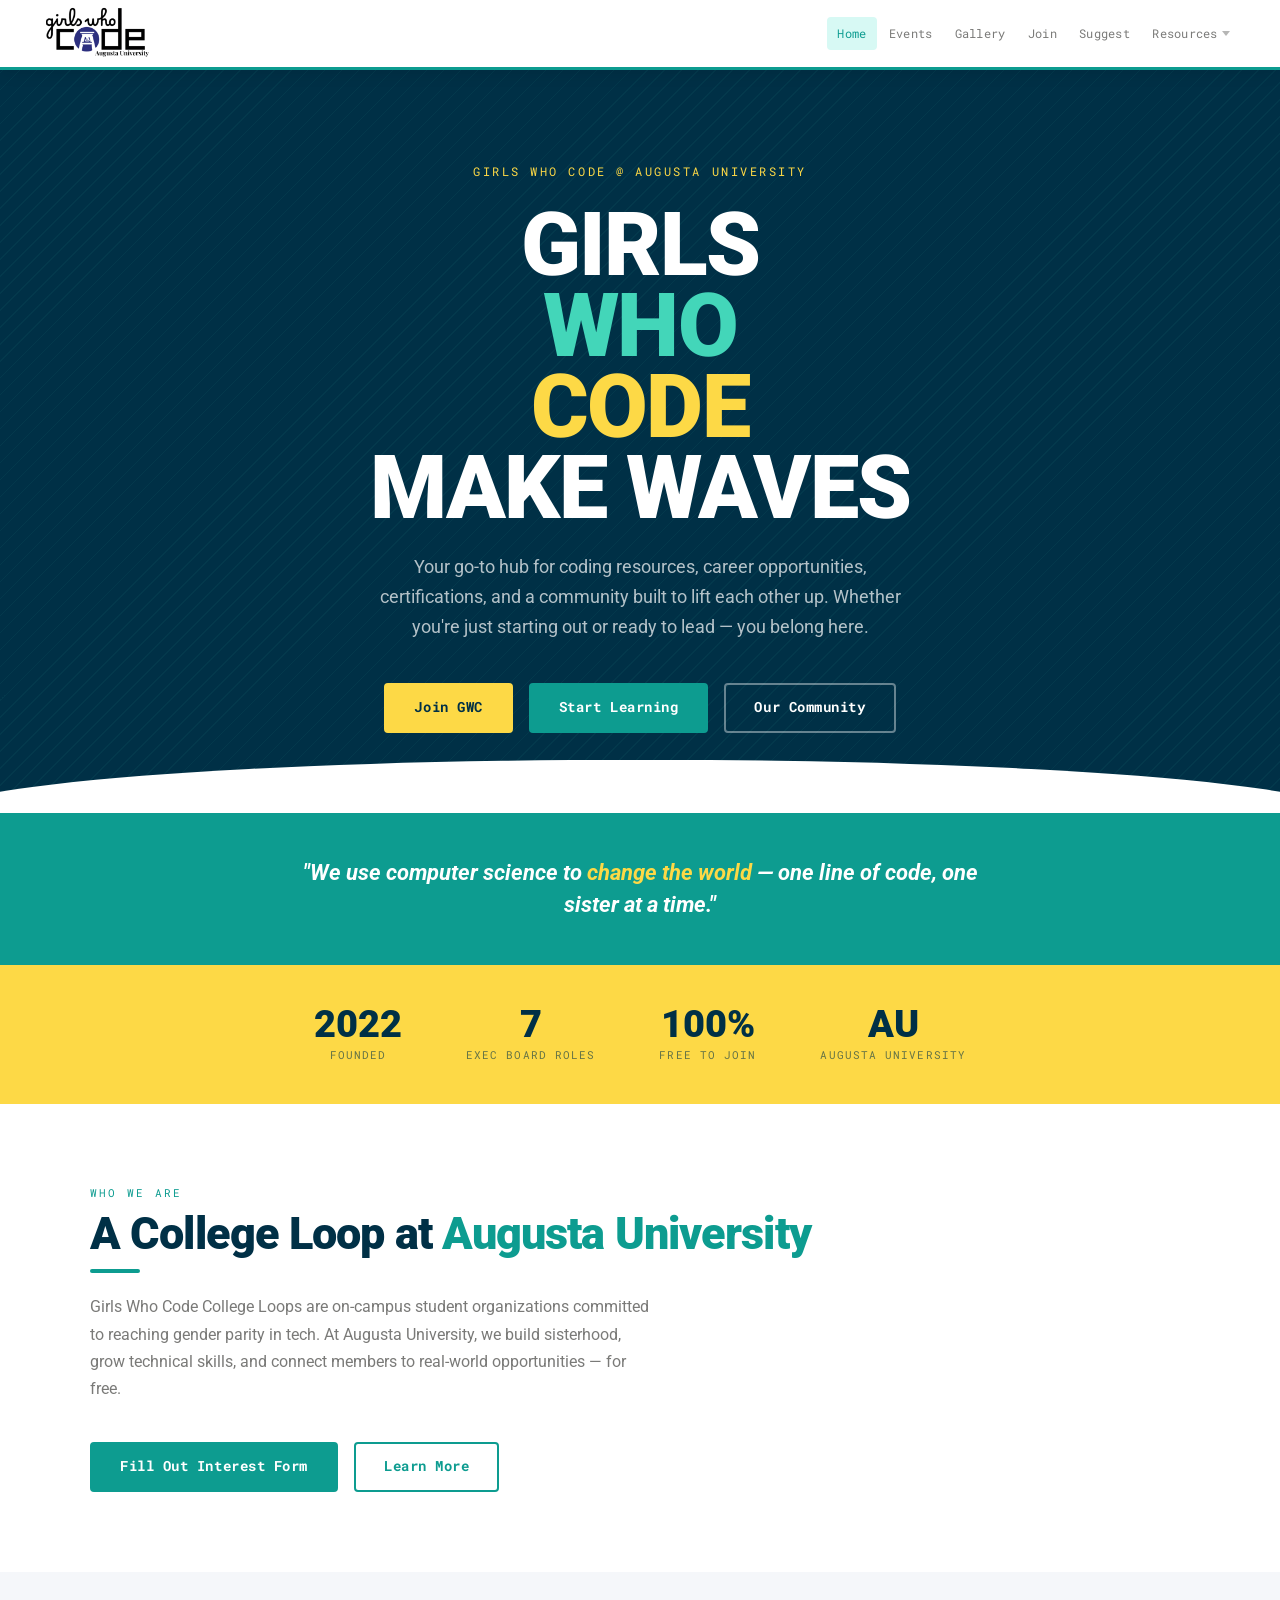
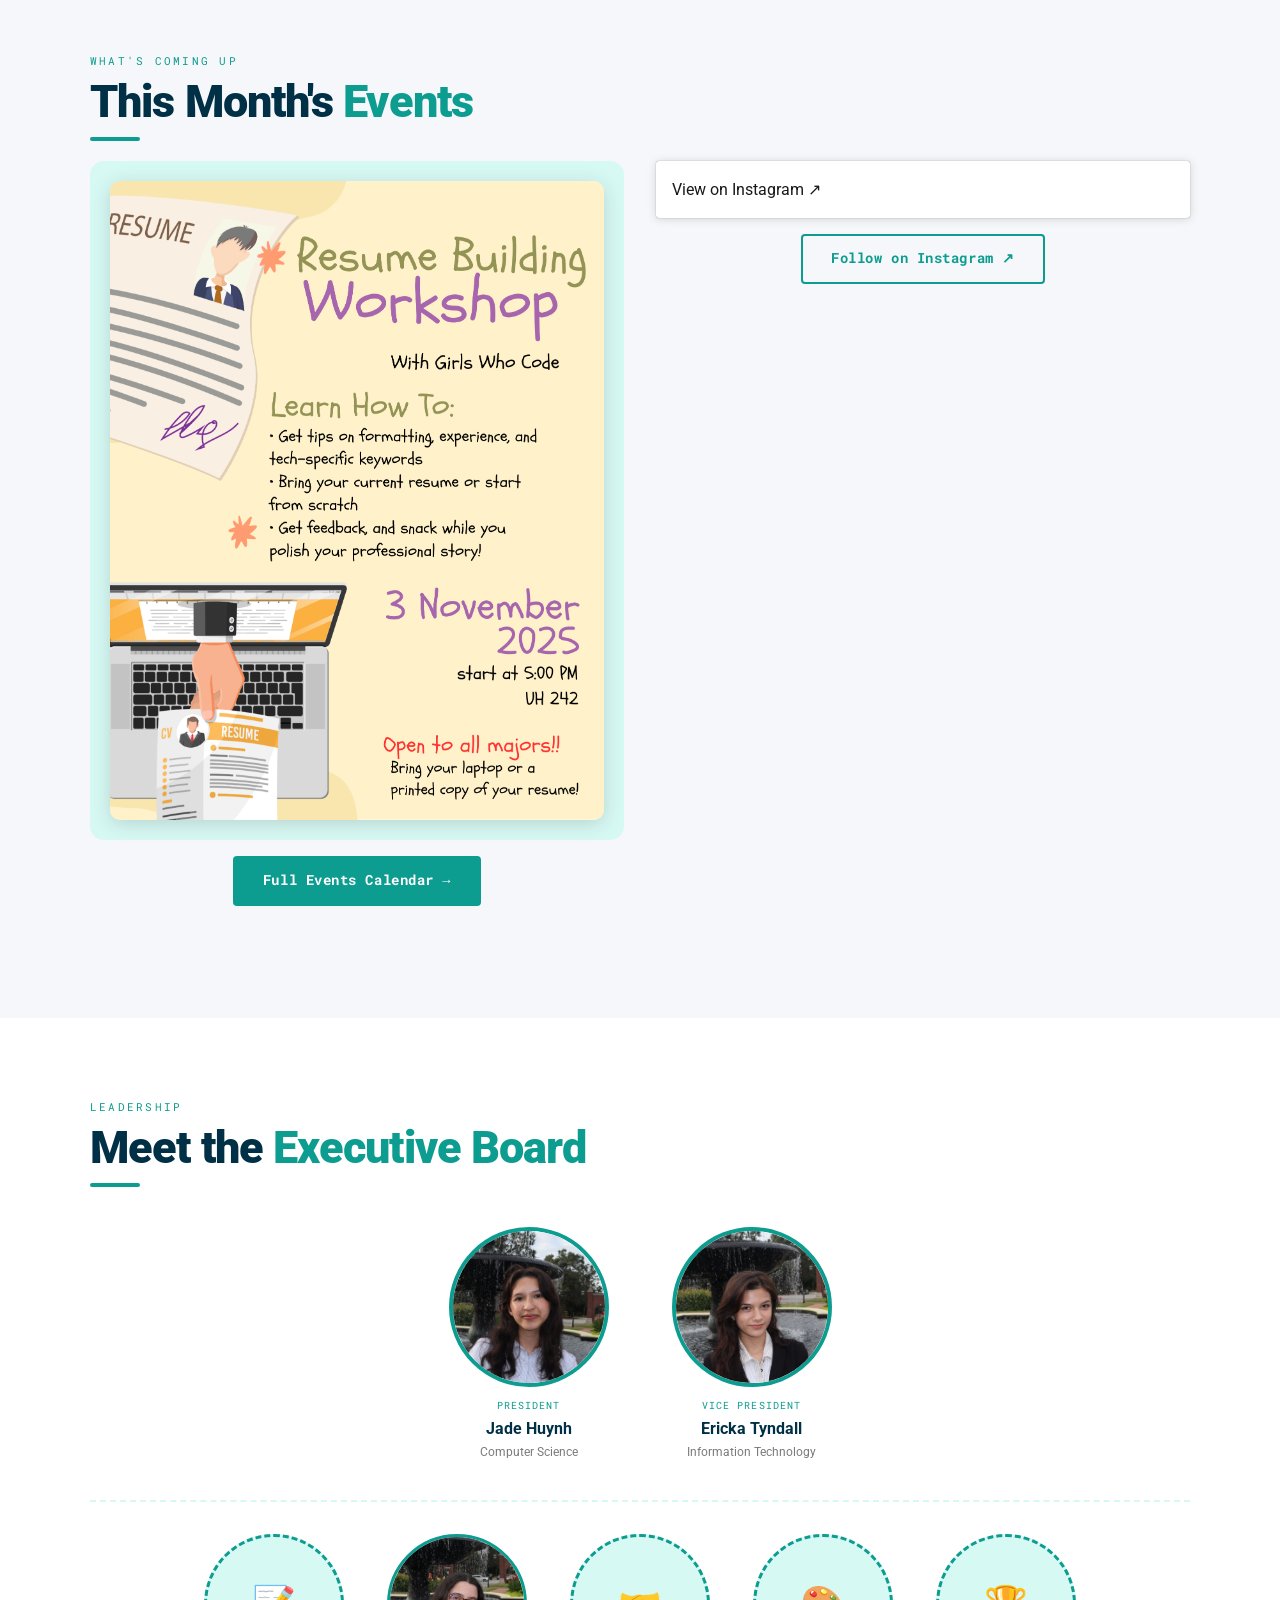
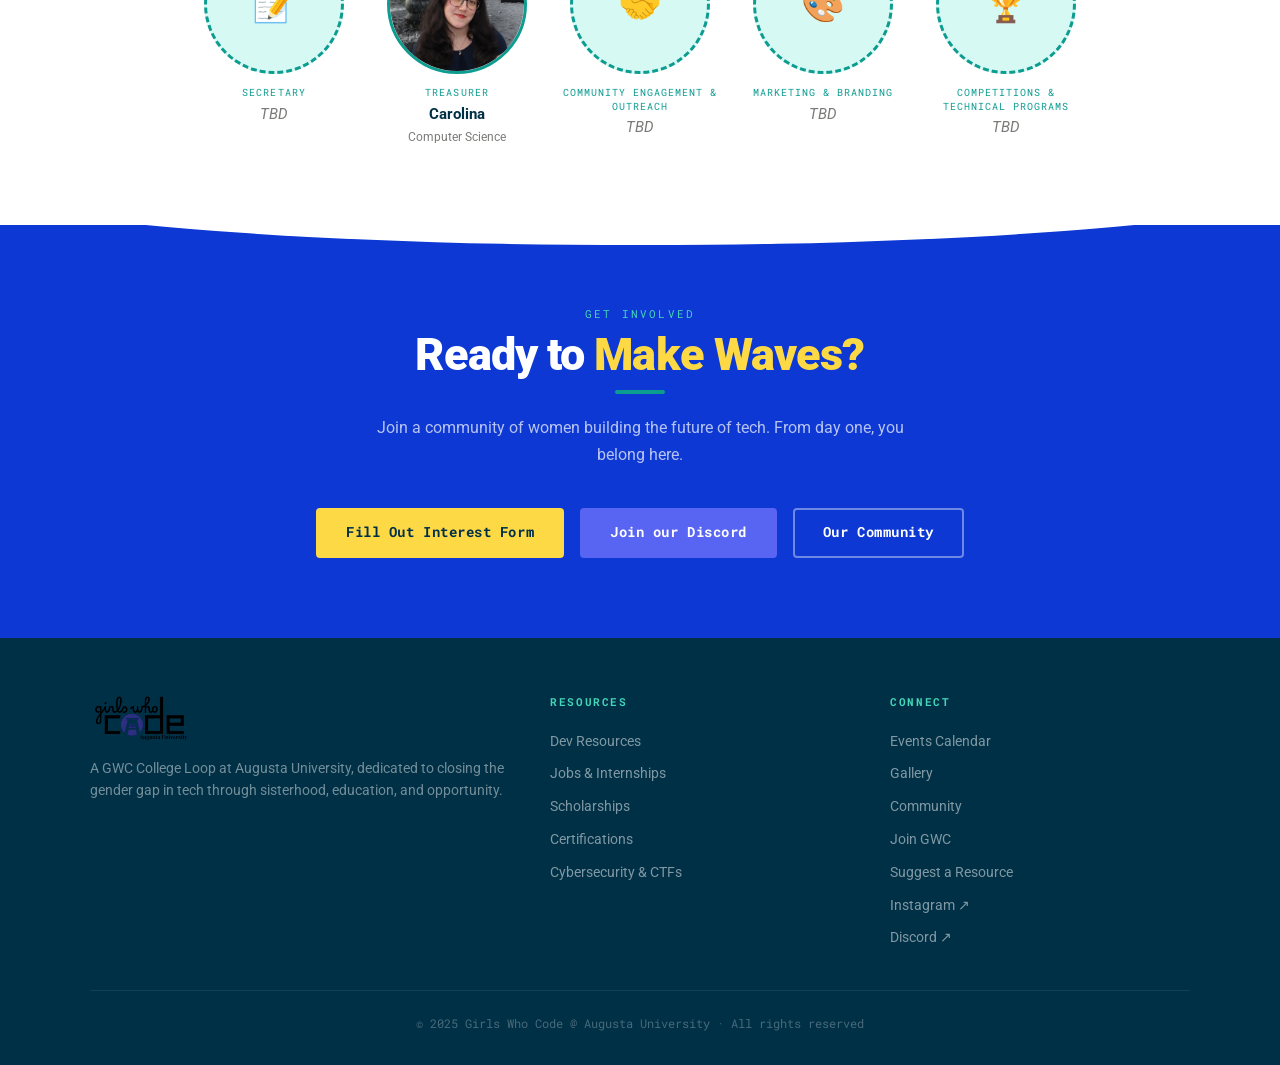
==== commit 35abf325: "Move Instagram/calendar buttons under their respective columns, remove Discord buttons Co-Authored-B" ====
--- a/index.html
+++ b/index.html
@@ -101,18 +101,21 @@
       <h2 class="section-title">This Month's <span class="accent">Events</span></h2>
       <span class="wave-bar"></span>
       <div class="flyer-insta-row">
-        <div id="homeFlyerBlock"><!-- Filled by JS --></div>
+        <div class="flyer-insta-col">
+          <div id="homeFlyerBlock"><!-- Filled by JS --></div>
+          <div style="text-align:center;margin-top:1rem;">
+            <a href="events.html" class="btn btn-primary">Full Events Calendar →</a>
+          </div>
+        </div>
         <div class="flyer-insta-col">
           <blockquote class="instagram-media" data-instgrm-permalink="https://www.instagram.com/aug_girlswhocode/?utm_source=ig_embed" data-instgrm-version="14" style="background:#FFF;border:0;border-radius:3px;box-shadow:0 0 1px 0 rgba(0,0,0,0.5),0 1px 10px 0 rgba(0,0,0,0.15);margin:0 auto;max-width:100%;min-width:280px;padding:0;width:100%;">
             <div style="padding:16px;"><a href="https://www.instagram.com/aug_girlswhocode/" target="_blank">View on Instagram ↗</a></div>
           </blockquote>
           <script async src="//www.instagram.com/embed.js"></script>
-        </div>
-      </div>
-      <div style="display:flex;gap:1rem;flex-wrap:wrap;justify-content:center;margin-top:1.5rem;">
-        <a href="https://discord.gg/9CEqm6gjn7" target="_blank" class="btn btn-primary">Join the Discord</a>
-        <a href="https://www.instagram.com/aug_girlswhocode/" target="_blank" class="btn btn-outline-teal">Follow on Instagram ↗</a>
-        <a href="events.html" class="btn btn-secondary">Full Events Calendar →</a>
+          <div style="text-align:center;margin-top:1rem;">
+            <a href="https://www.instagram.com/aug_girlswhocode/" target="_blank" class="btn btn-outline-teal">Follow on Instagram ↗</a>
+          </div>
+        </div>
       </div>
     </div>
   </section>
@@ -216,6 +219,6 @@
     <div class="footer-bottom">© 2025 Girls Who Code @ Augusta University · All rights reserved</div>
   </footer>
   
-  <script src="main.js?v=8" defer></script>
+  <script src="main.js?v=9" defer></script>
 </body>
 </html>
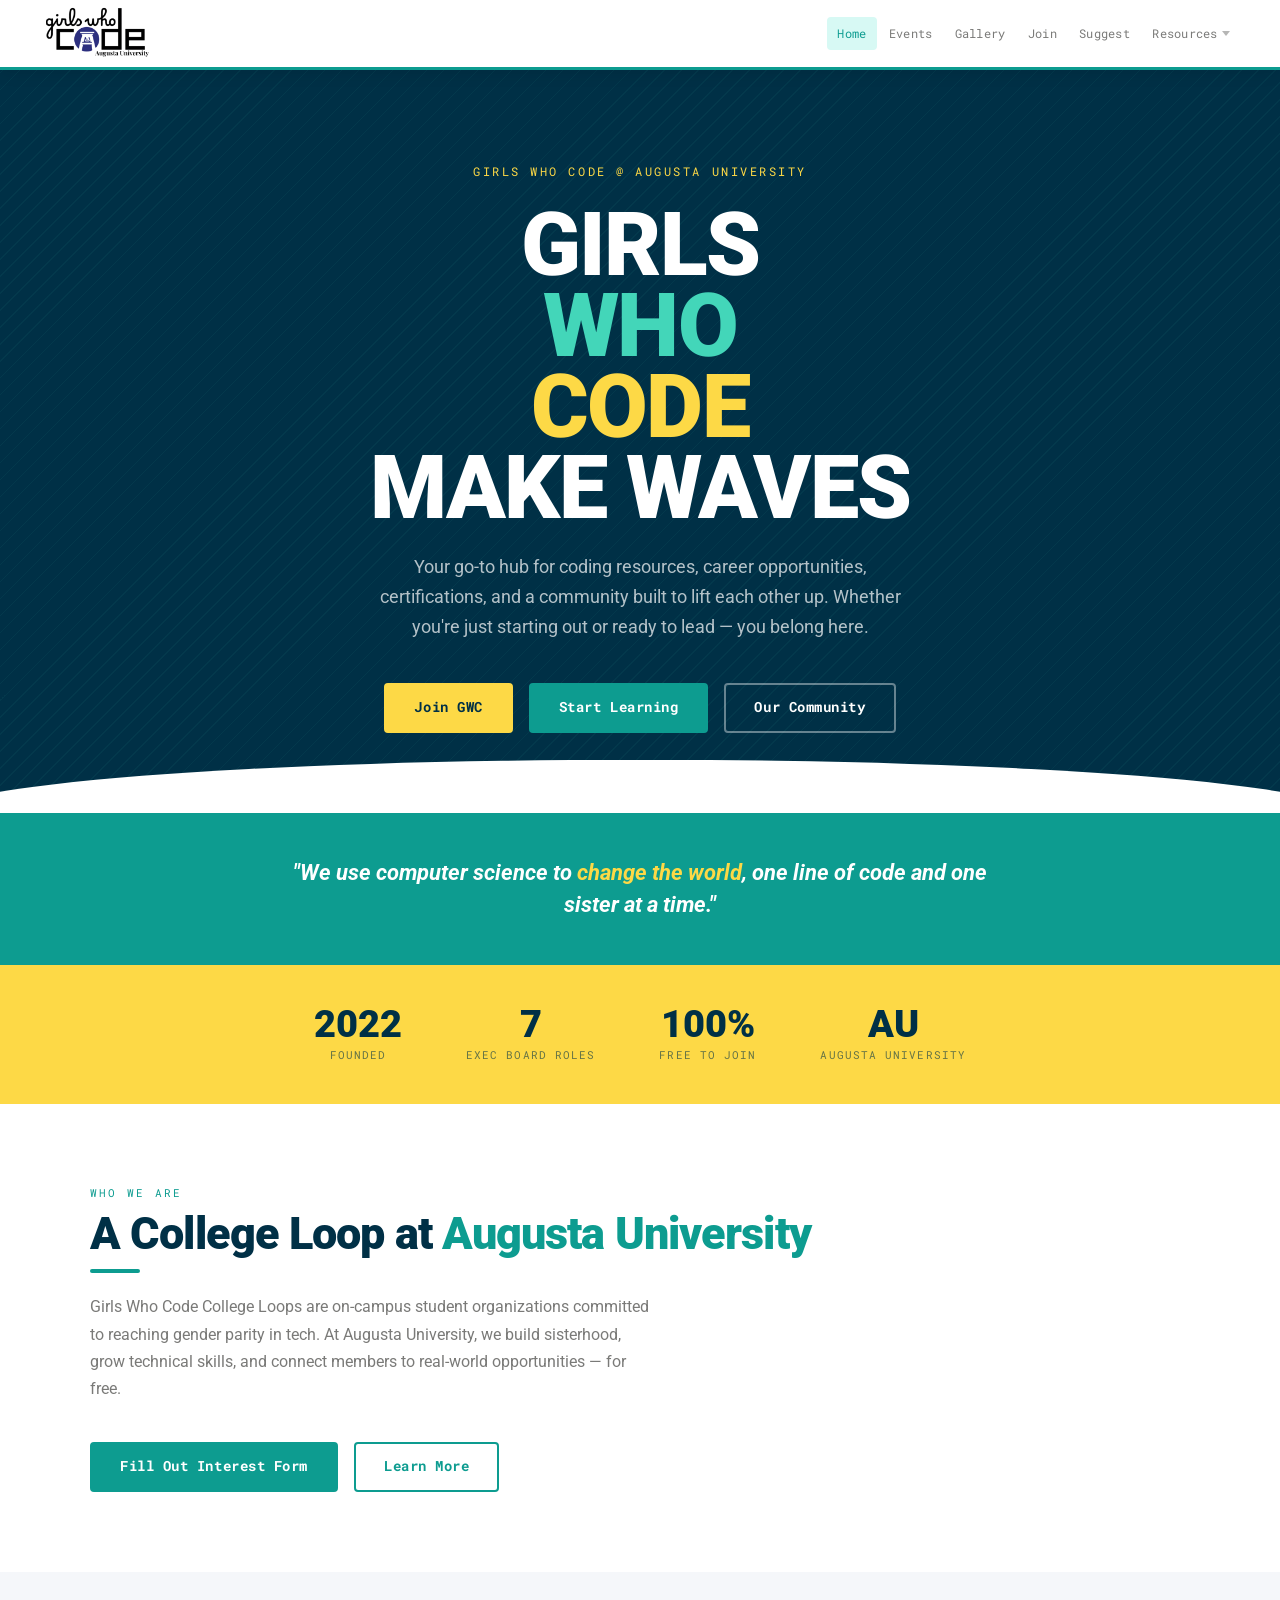
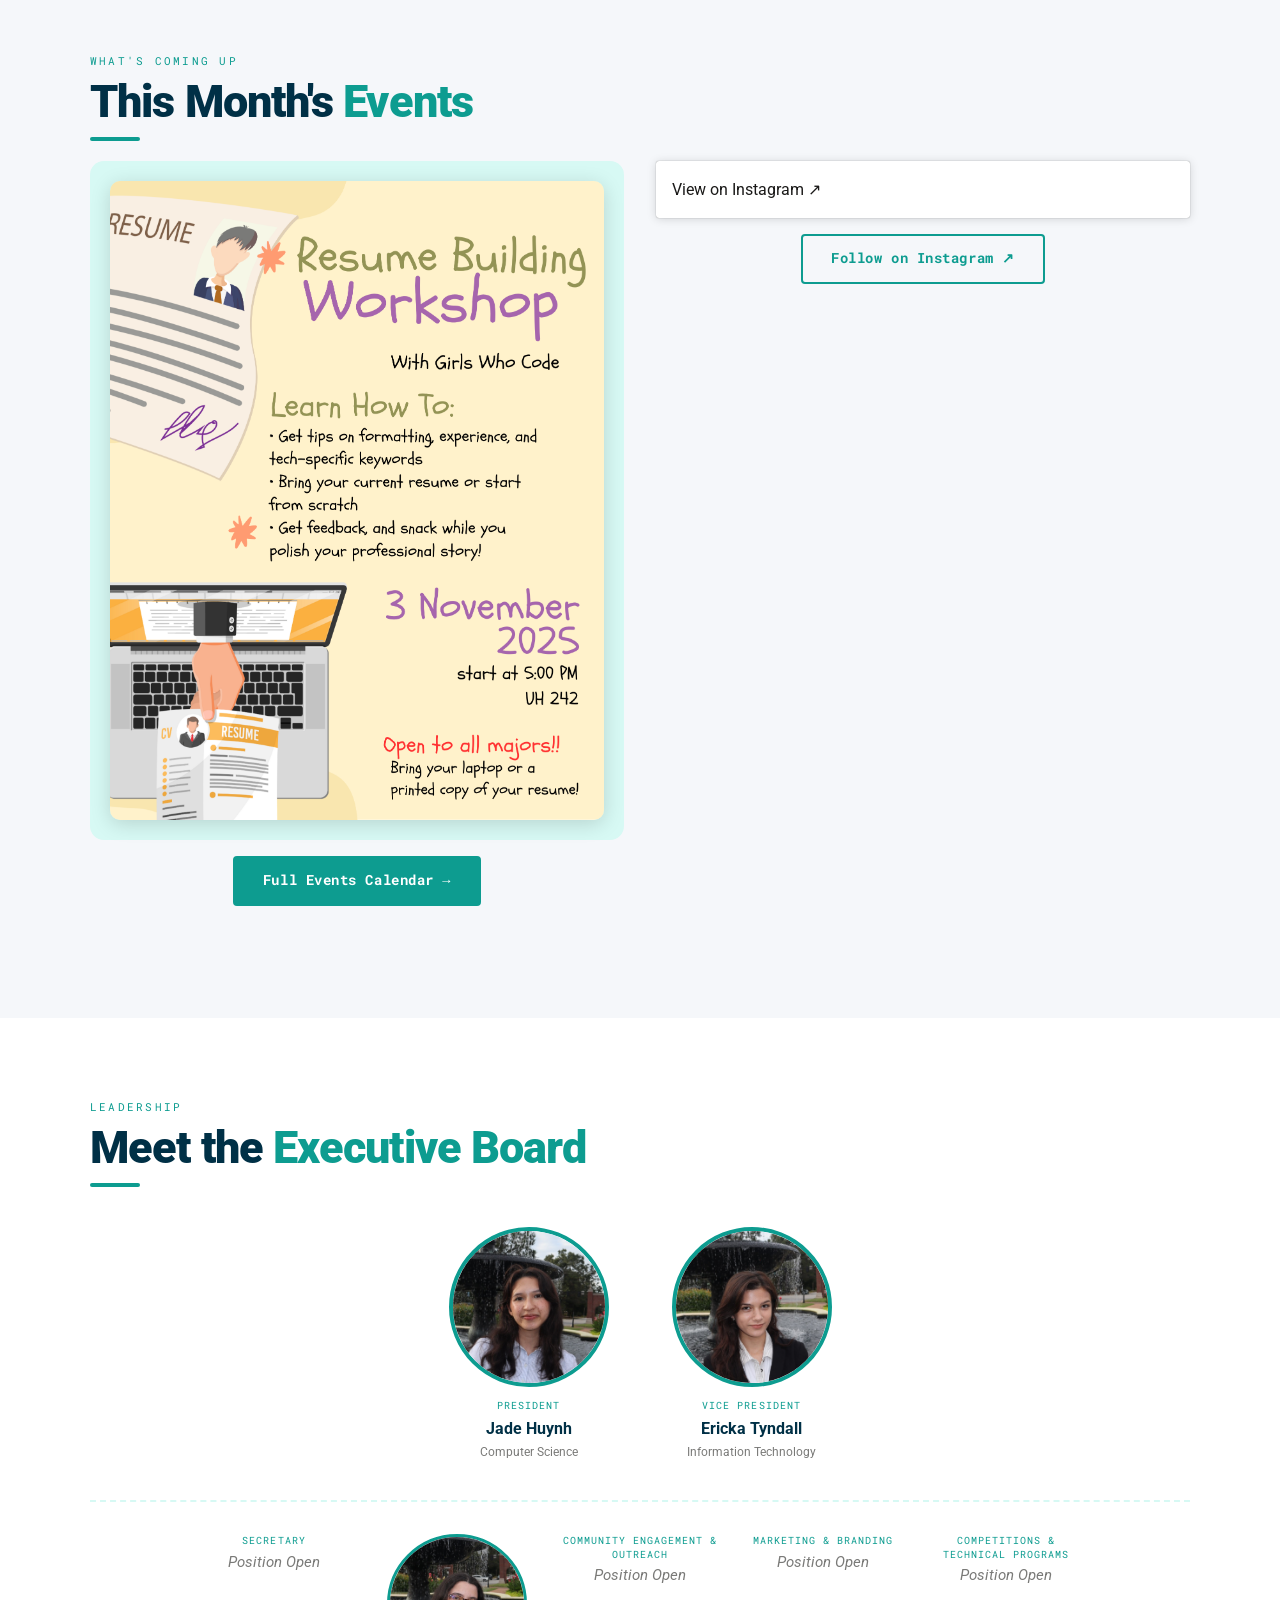
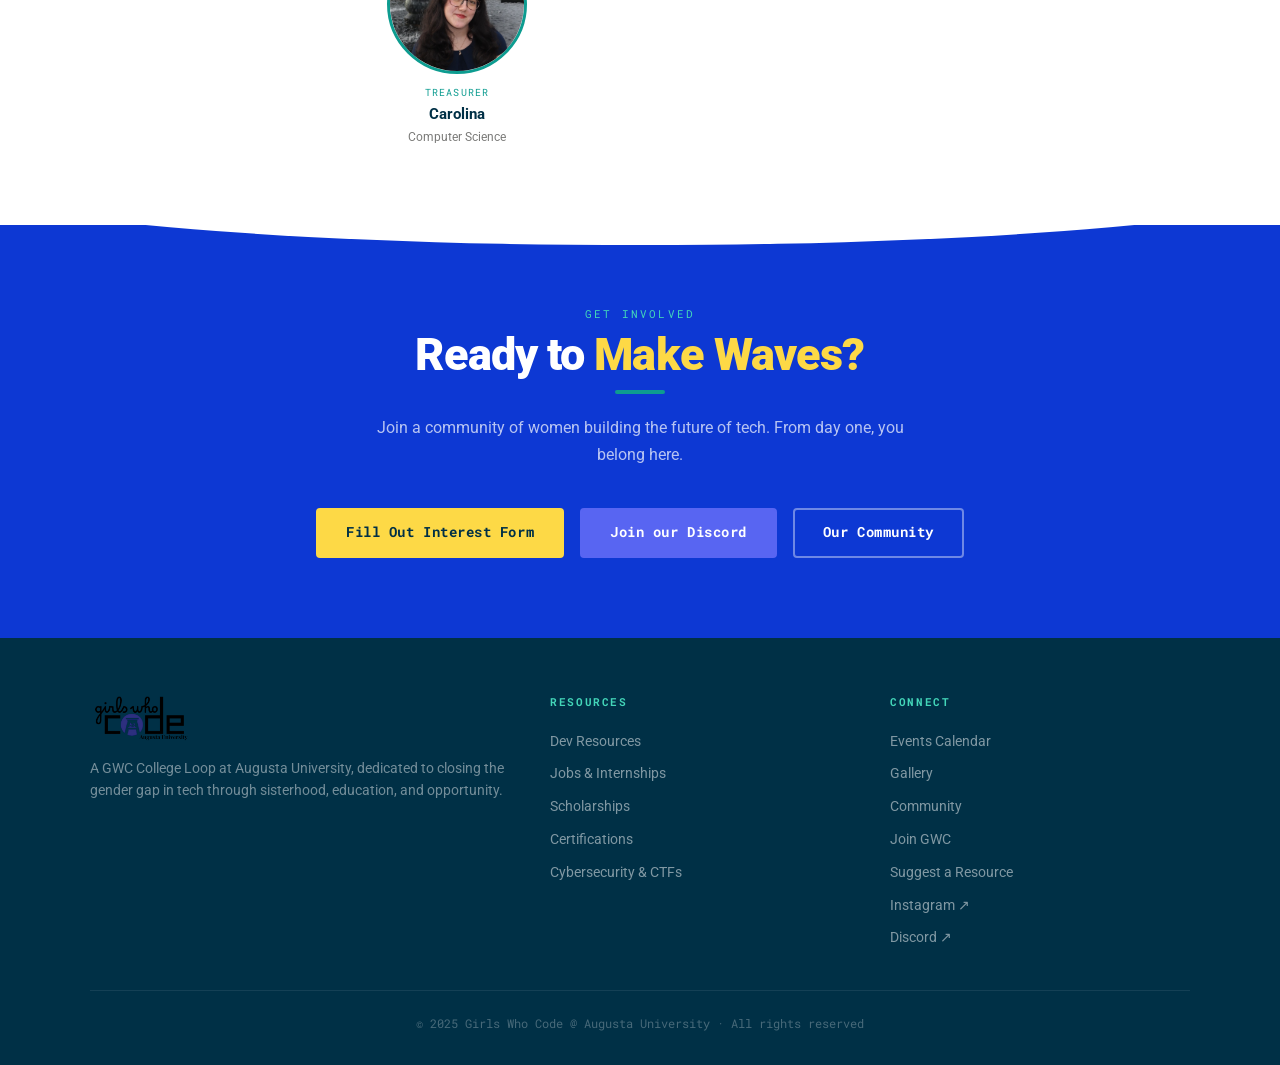
==== commit 8ee57f8b: "Site-wide cleanup: remove em dashes, fix image paths, clean up TBD placeholders, remove unnecessary " ====
--- a/index.html
+++ b/index.html
@@ -72,7 +72,7 @@
   </section>
 
   <div class="mission-strip">
-    <p>"We use computer science to <span class="hi">change the world</span> — one line of code, one sister at a time."</p>
+    <p>"We use computer science to <span class="hi">change the world</span>, one line of code and one sister at a time."</p>
   </div>
 
   <div class="stats-strip">
@@ -142,9 +142,8 @@
         </div>
         <div class="exec-bottom">
           <div class="member-card">
-            <div class="member-placeholder">📝</div>
             <div class="member-role">Secretary</div>
-            <div class="member-name tbd">TBD</div>
+            <div class="member-name tbd">Position Open</div>
           </div>
           <div class="member-card">
             <img src="photos/exec/carolina_hs.jpg" alt="Carolina" class="member-img">
@@ -153,19 +152,16 @@
             <div class="member-major">Computer Science</div>
           </div>
           <div class="member-card">
-            <div class="member-placeholder">🤝</div>
             <div class="member-role">Community Engagement &amp; Outreach</div>
-            <div class="member-name tbd">TBD</div>
-          </div>
-          <div class="member-card">
-            <div class="member-placeholder">🎨</div>
+            <div class="member-name tbd">Position Open</div>
+          </div>
+          <div class="member-card">
             <div class="member-role">Marketing &amp; Branding</div>
-            <div class="member-name tbd">TBD</div>
-          </div>
-          <div class="member-card">
-            <div class="member-placeholder">🏆</div>
+            <div class="member-name tbd">Position Open</div>
+          </div>
+          <div class="member-card">
             <div class="member-role">Competitions &amp; Technical Programs</div>
-            <div class="member-name tbd">TBD</div>
+            <div class="member-name tbd">Position Open</div>
           </div>
         </div>
       </div>
@@ -219,6 +215,6 @@
     <div class="footer-bottom">© 2025 Girls Who Code @ Augusta University · All rights reserved</div>
   </footer>
   
-  <script src="main.js?v=9" defer></script>
+  <script src="main.js?v=10" defer></script>
 </body>
 </html>
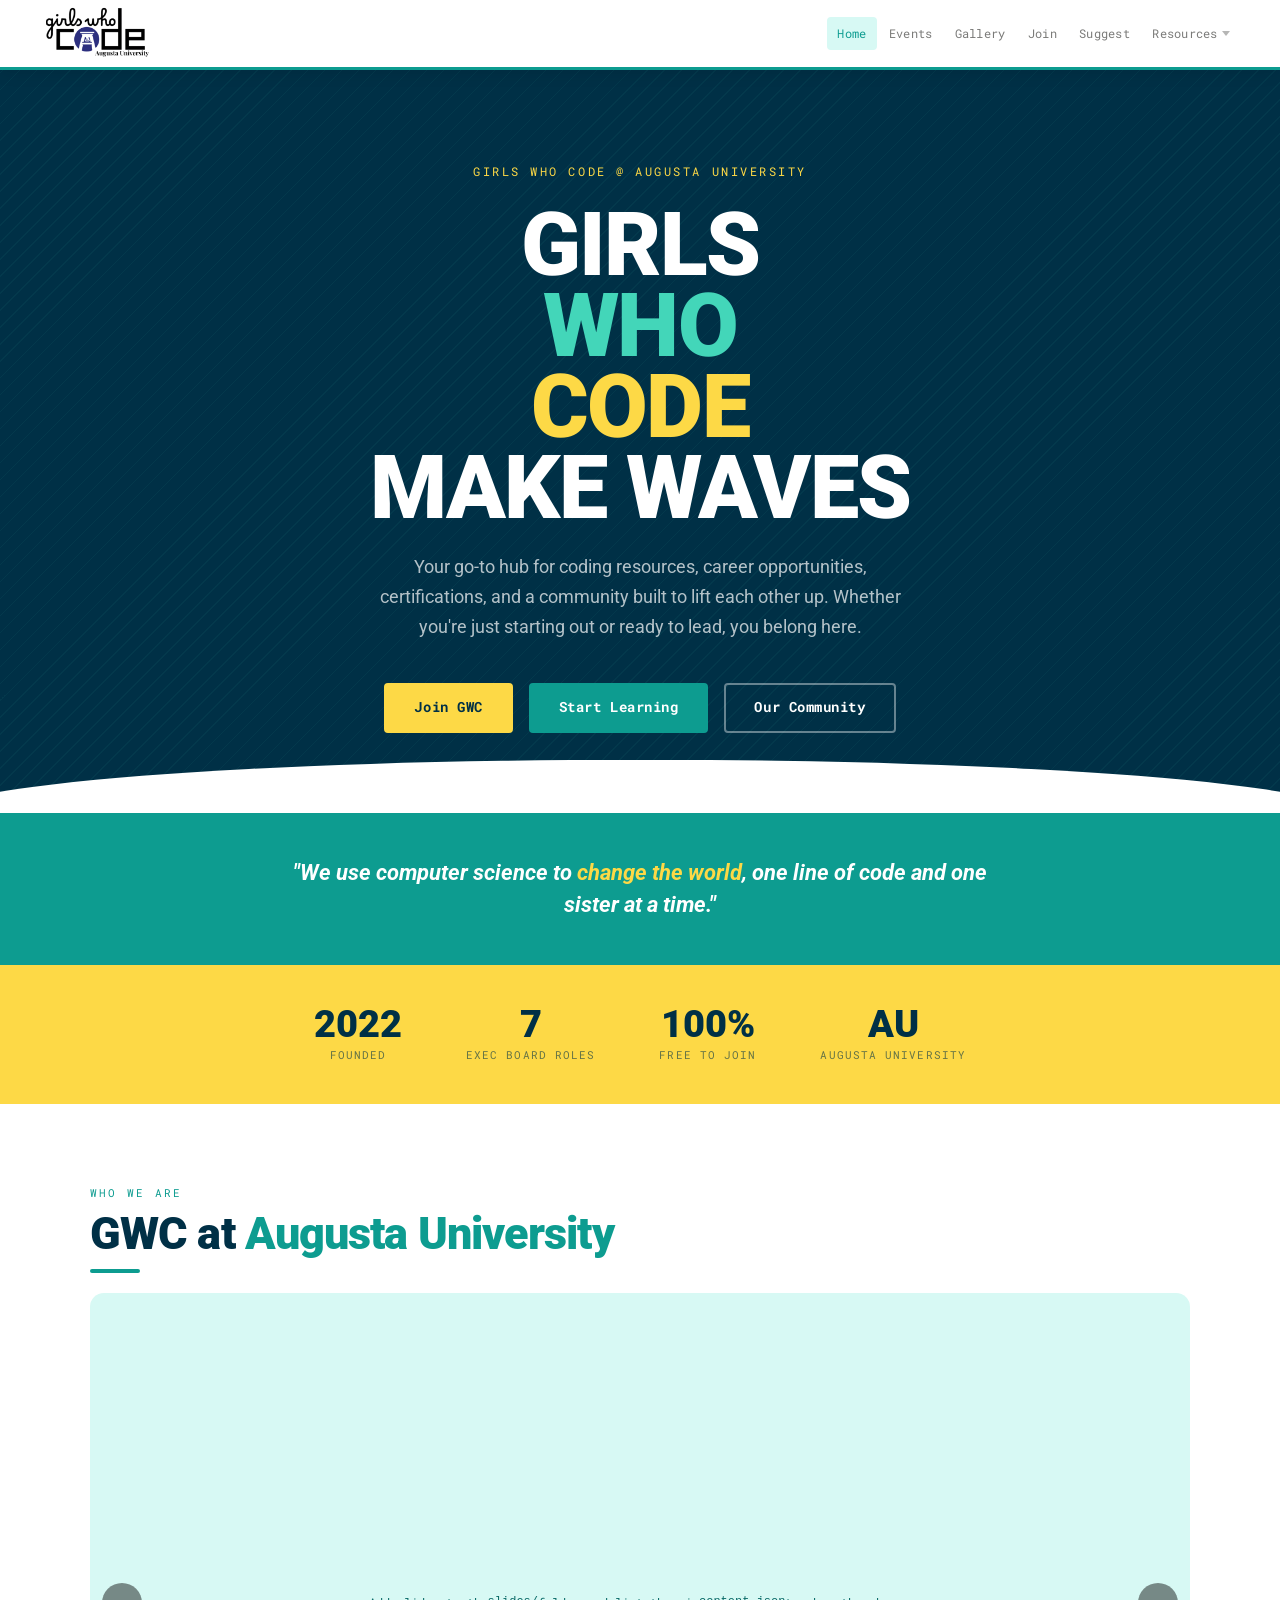
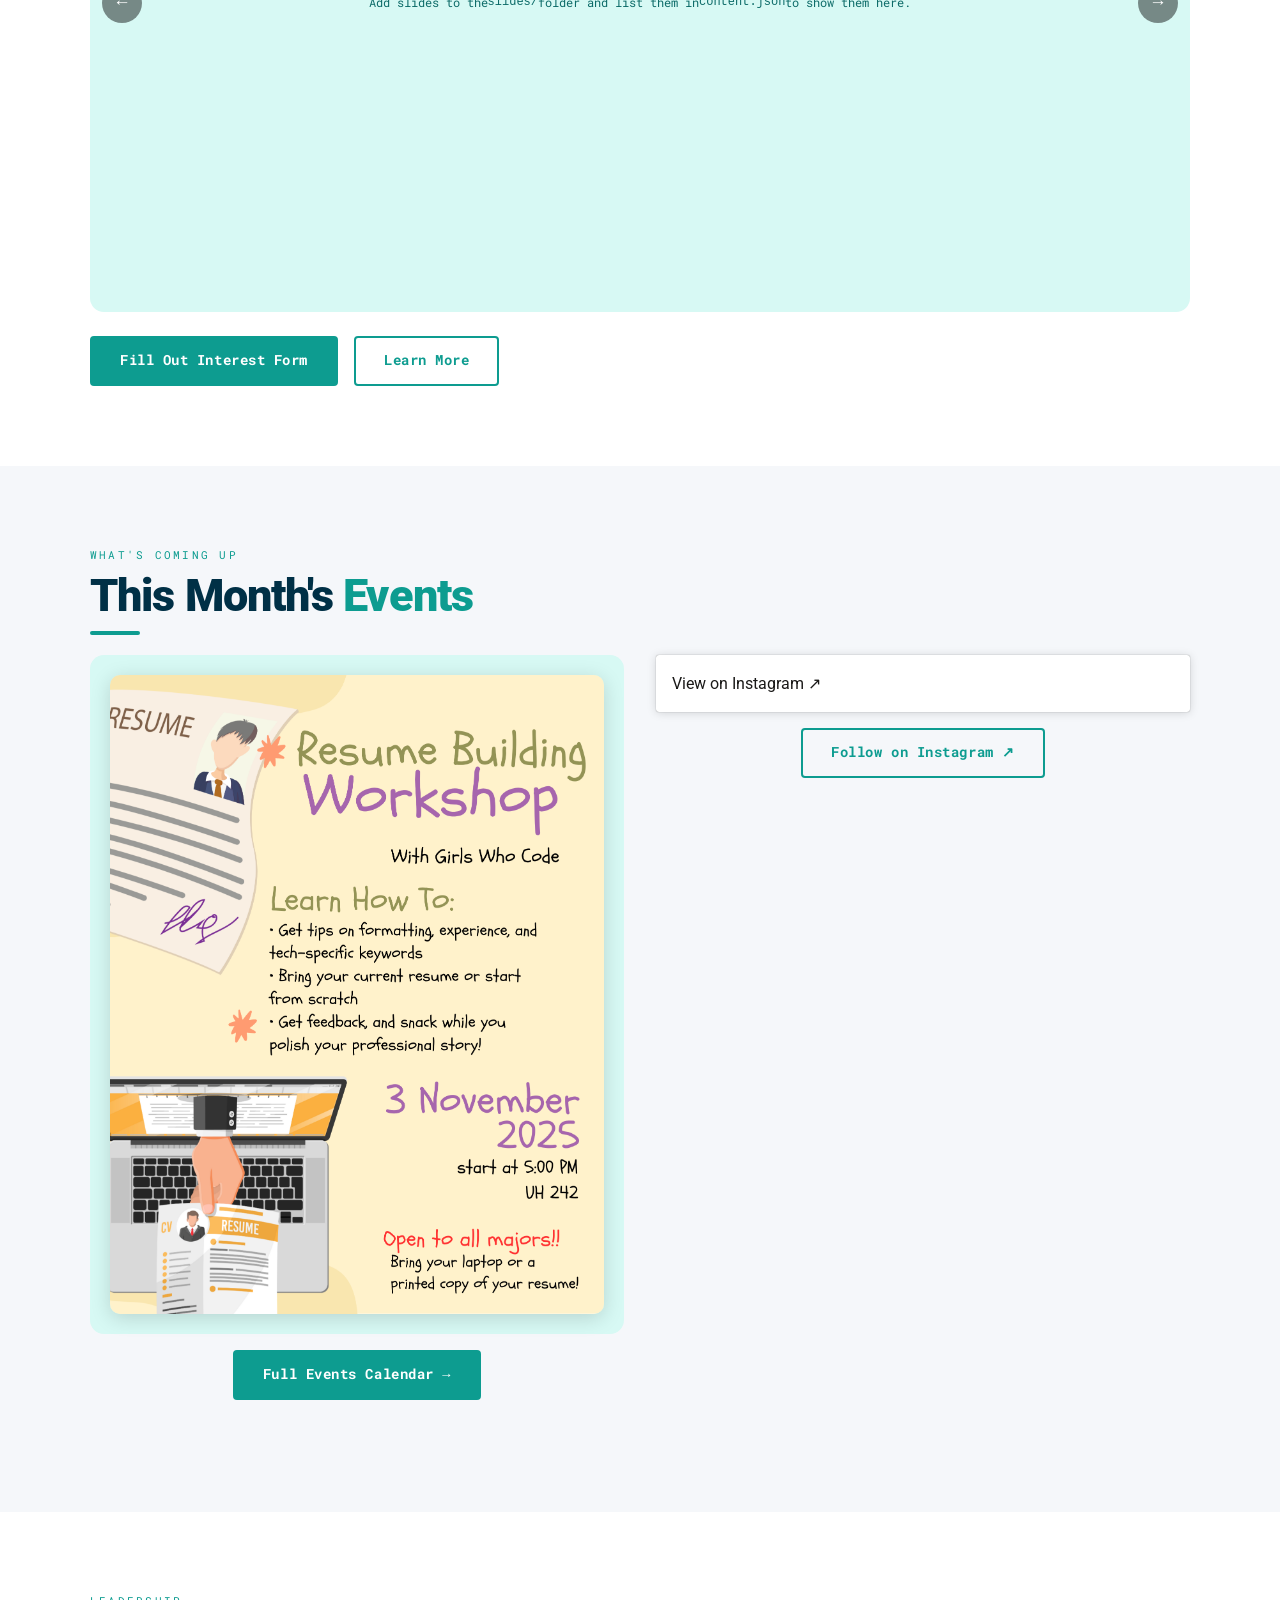
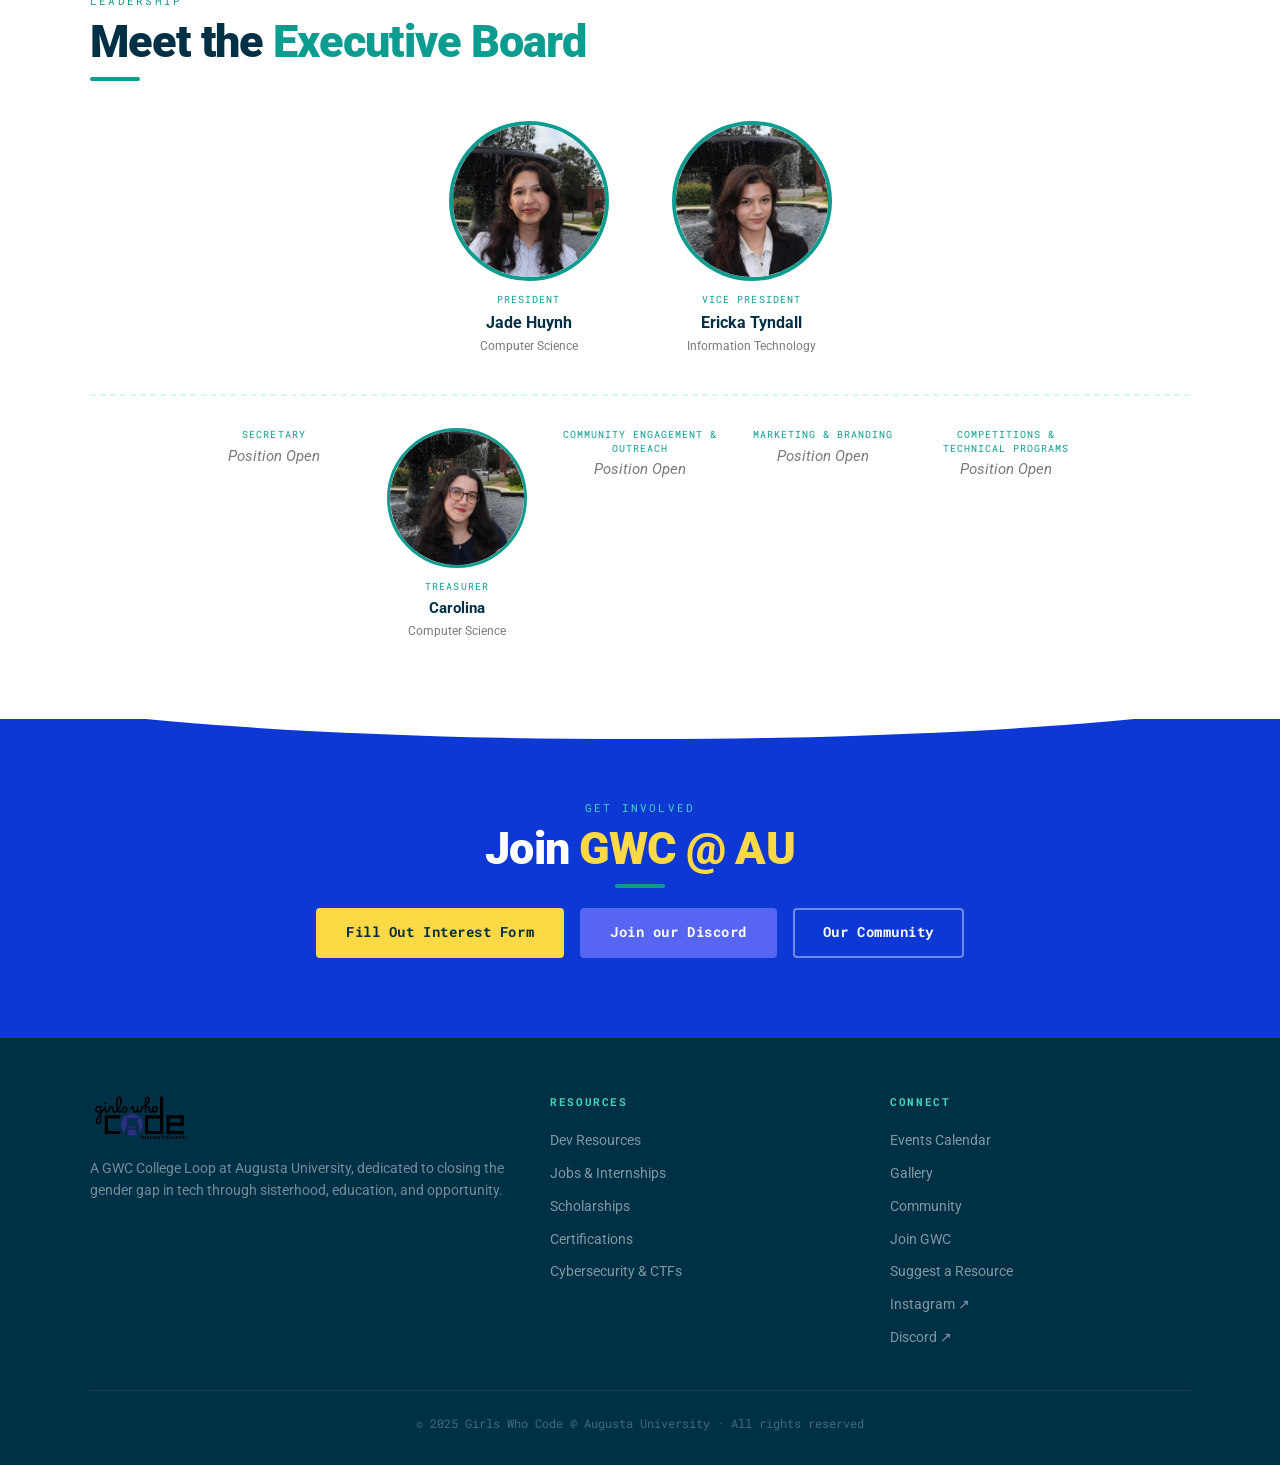
==== commit e4b566d8: "Remove em dashes site-wide, replace about section with slide carousel, remove cheesy header, remove " ====
--- a/index.html
+++ b/index.html
@@ -4,7 +4,7 @@
   <meta charset="UTF-8">
   <meta name="viewport" content="width=device-width, initial-scale=1.0">
   <title>Girls Who Code @ Augusta University</title>
-  <link rel="stylesheet" href="styles.css?v=3">
+  <link rel="stylesheet" href="styles.css?v=4">
 </head>
 <body data-page="home">
   <header class="site-header">
@@ -62,7 +62,7 @@
         <span class="yellow">CODE</span><br>
         MAKE WAVES
       </h1>
-      <p>Your go-to hub for coding resources, career opportunities, certifications, and a community built to lift each other up. Whether you're just starting out or ready to lead — you belong here.</p>
+      <p>Your go-to hub for coding resources, career opportunities, certifications, and a community built to lift each other up. Whether you're just starting out or ready to lead, you belong here.</p>
       <div class="hero-ctas">
         <a href="join.html" class="btn btn-yellow">Join GWC</a>
         <a href="devresources.html" class="btn btn-primary">Start Learning</a>
@@ -85,10 +85,17 @@
   <section class="section" id="about">
     <div class="section-inner">
       <span class="section-label">Who We Are</span>
-      <h2 class="section-title">A College Loop at <span class="accent">Augusta University</span></h2>
+      <h2 class="section-title">GWC at <span class="accent">Augusta University</span></h2>
       <span class="wave-bar"></span>
-      <p class="section-subtitle">Girls Who Code College Loops are on-campus student organizations committed to reaching gender parity in tech. At Augusta University, we build sisterhood, grow technical skills, and connect members to real-world opportunities — for free.</p>
-      <div style="display:flex;gap:1rem;flex-wrap:wrap;">
+      <div class="slides-carousel" id="slidesCarousel">
+        <div class="slides-track" id="slidesTrack">
+          <div class="slides-placeholder">Add slides to the <code>slides/</code> folder and list them in <code>content.json</code> to show them here.</div>
+        </div>
+        <button class="slides-btn slides-prev" id="slidesPrev" aria-label="Previous">&#8592;</button>
+        <button class="slides-btn slides-next" id="slidesNext" aria-label="Next">&#8594;</button>
+        <div class="slides-dots" id="slidesDots"></div>
+      </div>
+      <div style="display:flex;gap:1rem;flex-wrap:wrap;margin-top:1.5rem;">
         <a href="join.html" class="btn btn-primary">Fill Out Interest Form</a>
         <a href="community.html" class="btn btn-outline-teal">Learn More</a>
       </div>
@@ -171,9 +178,8 @@
   <section class="join-section">
     <div class="section-inner">
       <span class="section-label" style="color:var(--teal-2);">Get Involved</span>
-      <h2 class="section-title">Ready to <span style="color:var(--yellow-2);">Make Waves?</span></h2>
+      <h2 class="section-title" style="color:var(--white);">Join <span style="color:var(--yellow-2);">GWC @ AU</span></h2>
       <span class="wave-bar" style="margin:0.5rem auto 1.25rem;"></span>
-      <p class="section-subtitle" style="margin:0 auto 2.5rem;">Join a community of women building the future of tech. From day one, you belong here.</p>
       <div class="join-buttons">
         <a href="join.html" class="btn btn-yellow">Fill Out Interest Form</a>
         <a href="https://discord.gg/9CEqm6gjn7" target="_blank" class="btn btn-discord">Join our Discord</a>
@@ -215,6 +221,6 @@
     <div class="footer-bottom">© 2025 Girls Who Code @ Augusta University · All rights reserved</div>
   </footer>
   
-  <script src="main.js?v=10" defer></script>
+  <script src="main.js?v=11" defer></script>
 </body>
 </html>
--- a/styles.css
+++ b/styles.css
@@ -768,3 +768,79 @@
   transform-origin: top left;
   border: 0;
 }
+
+/* ===== SLIDES CAROUSEL ===== */
+.slides-carousel {
+  position: relative;
+  width: 100%;
+  border-radius: 14px;
+  overflow: hidden;
+  background: var(--teal-1);
+  aspect-ratio: 16/9;
+  margin-bottom: 0.5rem;
+}
+.slides-track {
+  display: flex;
+  width: 100%;
+  height: 100%;
+  transition: transform 0.4s ease;
+}
+.slides-track img {
+  flex-shrink: 0;
+  width: 100%;
+  height: 100%;
+  object-fit: contain;
+  border-radius: 14px;
+}
+.slides-placeholder {
+  width: 100%;
+  height: 100%;
+  display: flex;
+  align-items: center;
+  justify-content: center;
+  font-family: var(--font-mono);
+  font-size: 0.75rem;
+  color: var(--teal-4);
+  padding: 2rem;
+  text-align: center;
+}
+.slides-btn {
+  position: absolute;
+  top: 50%;
+  transform: translateY(-50%);
+  background: rgba(0,0,0,0.45);
+  color: #fff;
+  border: none;
+  border-radius: 50%;
+  width: 40px;
+  height: 40px;
+  font-size: 1.1rem;
+  cursor: pointer;
+  display: flex;
+  align-items: center;
+  justify-content: center;
+  z-index: 2;
+  transition: background 0.2s;
+}
+.slides-btn:hover { background: rgba(0,0,0,0.7); }
+.slides-prev { left: 0.75rem; }
+.slides-next { right: 0.75rem; }
+.slides-dots {
+  position: absolute;
+  bottom: 0.75rem;
+  left: 50%;
+  transform: translateX(-50%);
+  display: flex;
+  gap: 0.4rem;
+}
+.slides-dot {
+  width: 8px;
+  height: 8px;
+  border-radius: 50%;
+  background: rgba(255,255,255,0.5);
+  cursor: pointer;
+  border: none;
+  padding: 0;
+  transition: background 0.2s;
+}
+.slides-dot.active { background: #fff; }
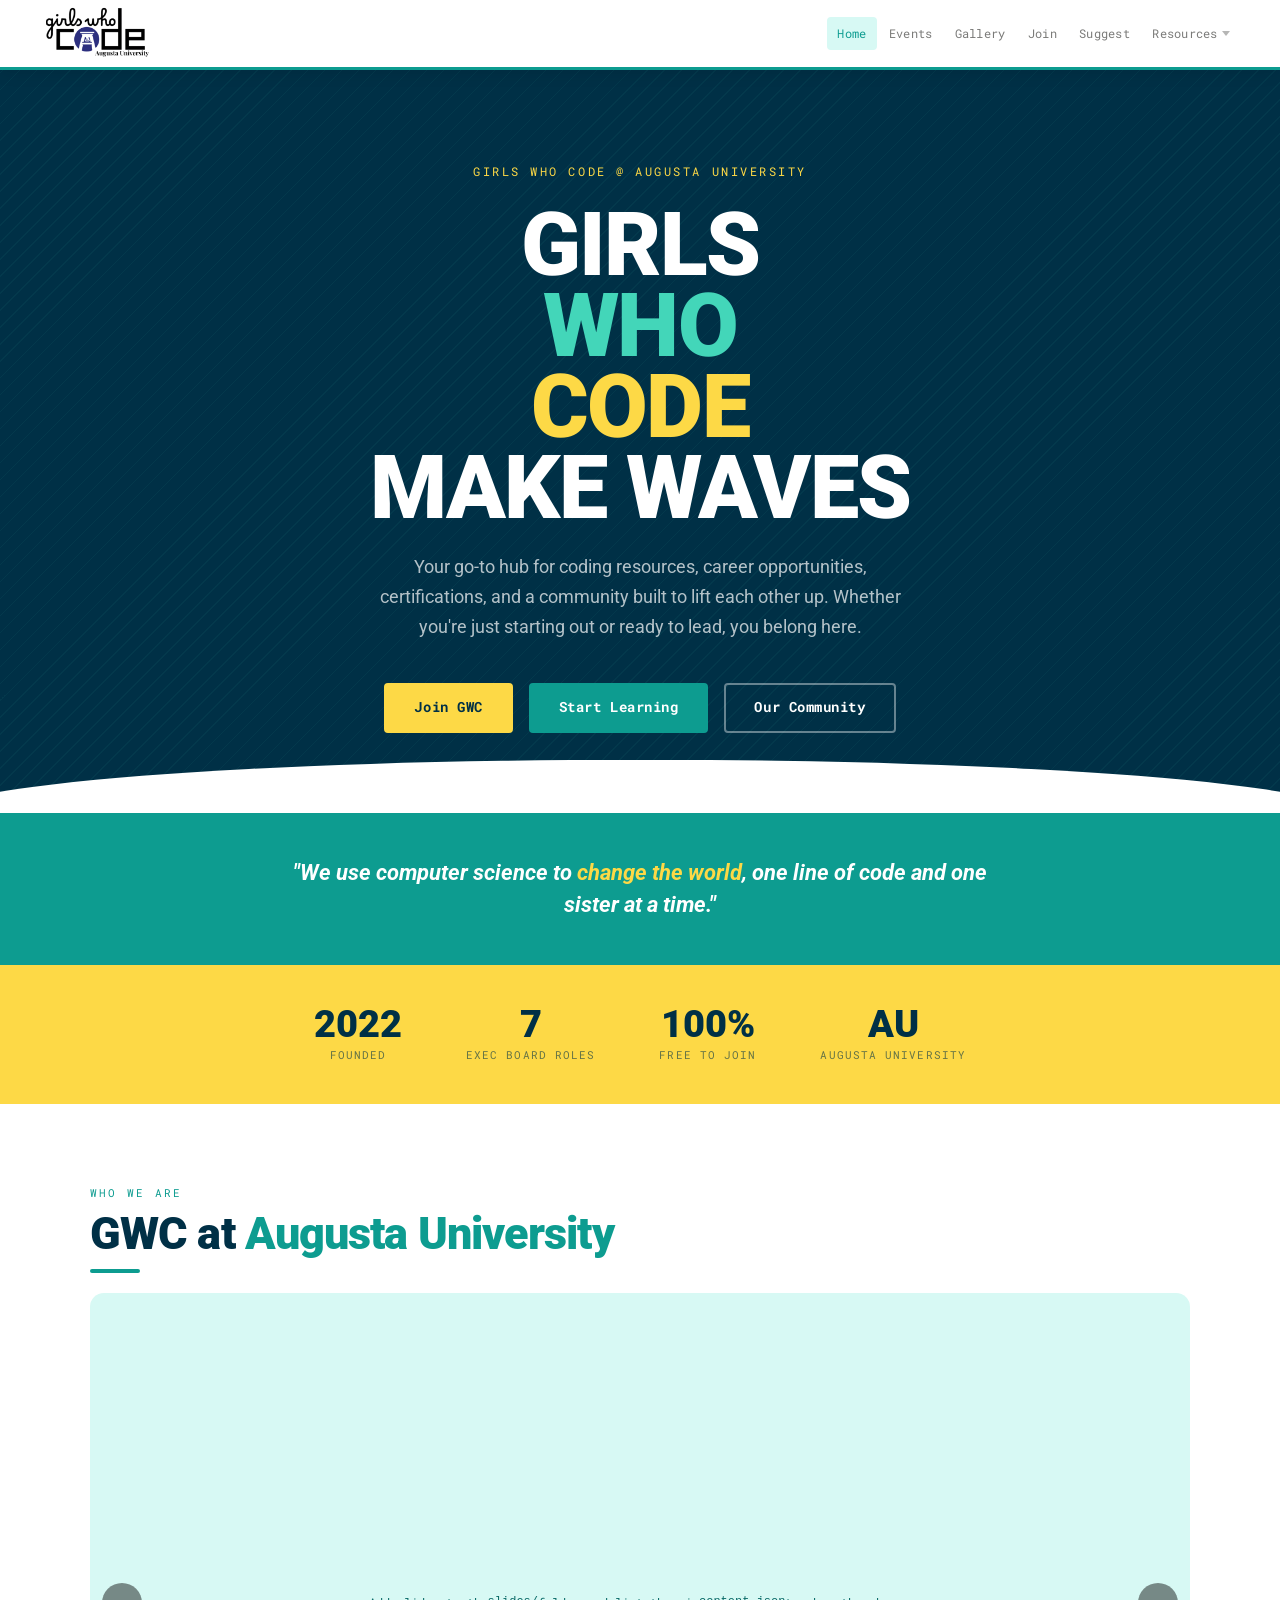
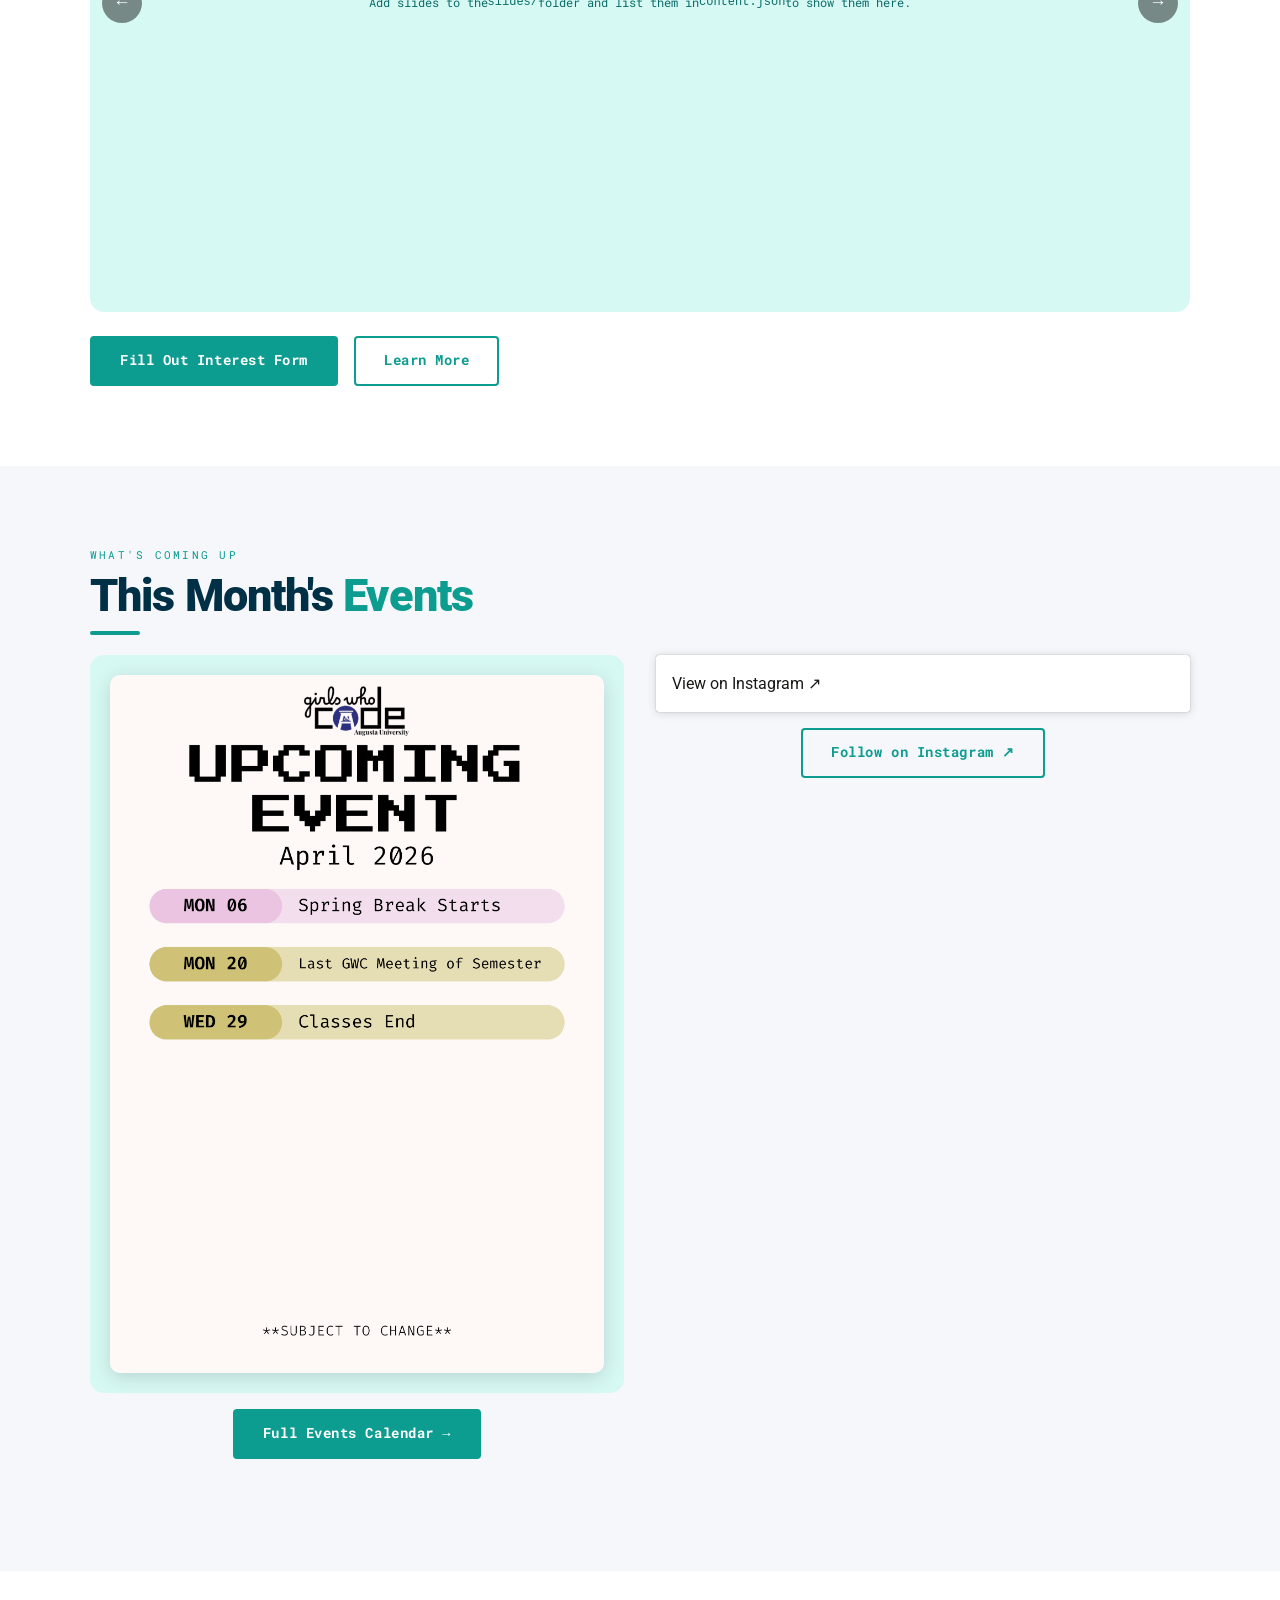
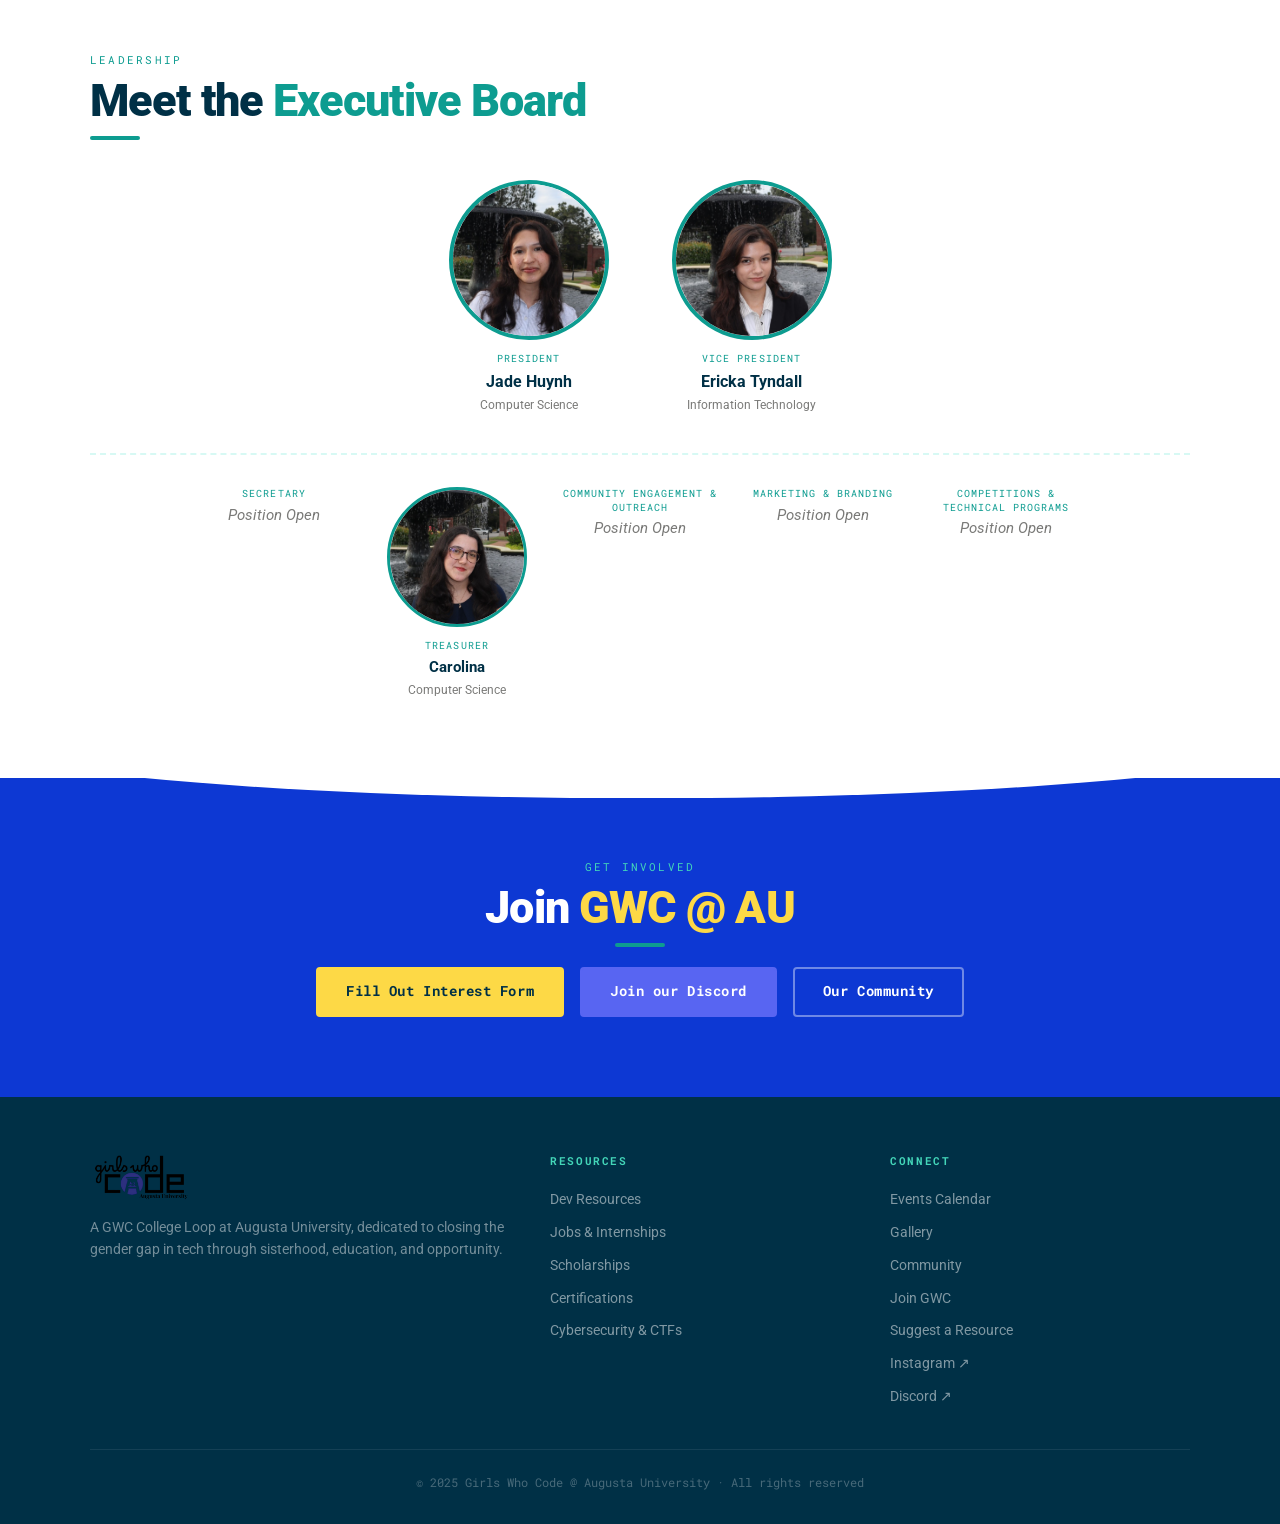
==== commit f559de8b: "Remove join page perks cards, fix nav hover gap, add 44 new resources across all resource pages Co-A" ====
--- a/index.html
+++ b/index.html
@@ -4,7 +4,7 @@
   <meta charset="UTF-8">
   <meta name="viewport" content="width=device-width, initial-scale=1.0">
   <title>Girls Who Code @ Augusta University</title>
-  <link rel="stylesheet" href="styles.css?v=4">
+  <link rel="stylesheet" href="styles.css?v=5">
 </head>
 <body data-page="home">
   <header class="site-header">
@@ -221,6 +221,6 @@
     <div class="footer-bottom">© 2025 Girls Who Code @ Augusta University · All rights reserved</div>
   </footer>
   
-  <script src="main.js?v=11" defer></script>
+  <script src="main.js?v=12" defer></script>
 </body>
 </html>
--- a/styles.css
+++ b/styles.css
@@ -546,7 +546,7 @@
 .nav-item:hover > a .nav-caret { transform: rotate(180deg); opacity: 1; }
 
 .nav-dropdown {
-  display: none; position: absolute; top: calc(100% + 10px); right: 0;
+  display: none; position: absolute; top: 100%; right: 0; margin-top: 2px;
   background: var(--white); min-width: 210px; border-radius: 8px;
   box-shadow: 0 8px 32px rgba(0,0,0,0.14); border: 1px solid rgba(0,0,0,0.07);
   padding: 0.4rem; z-index: 200;
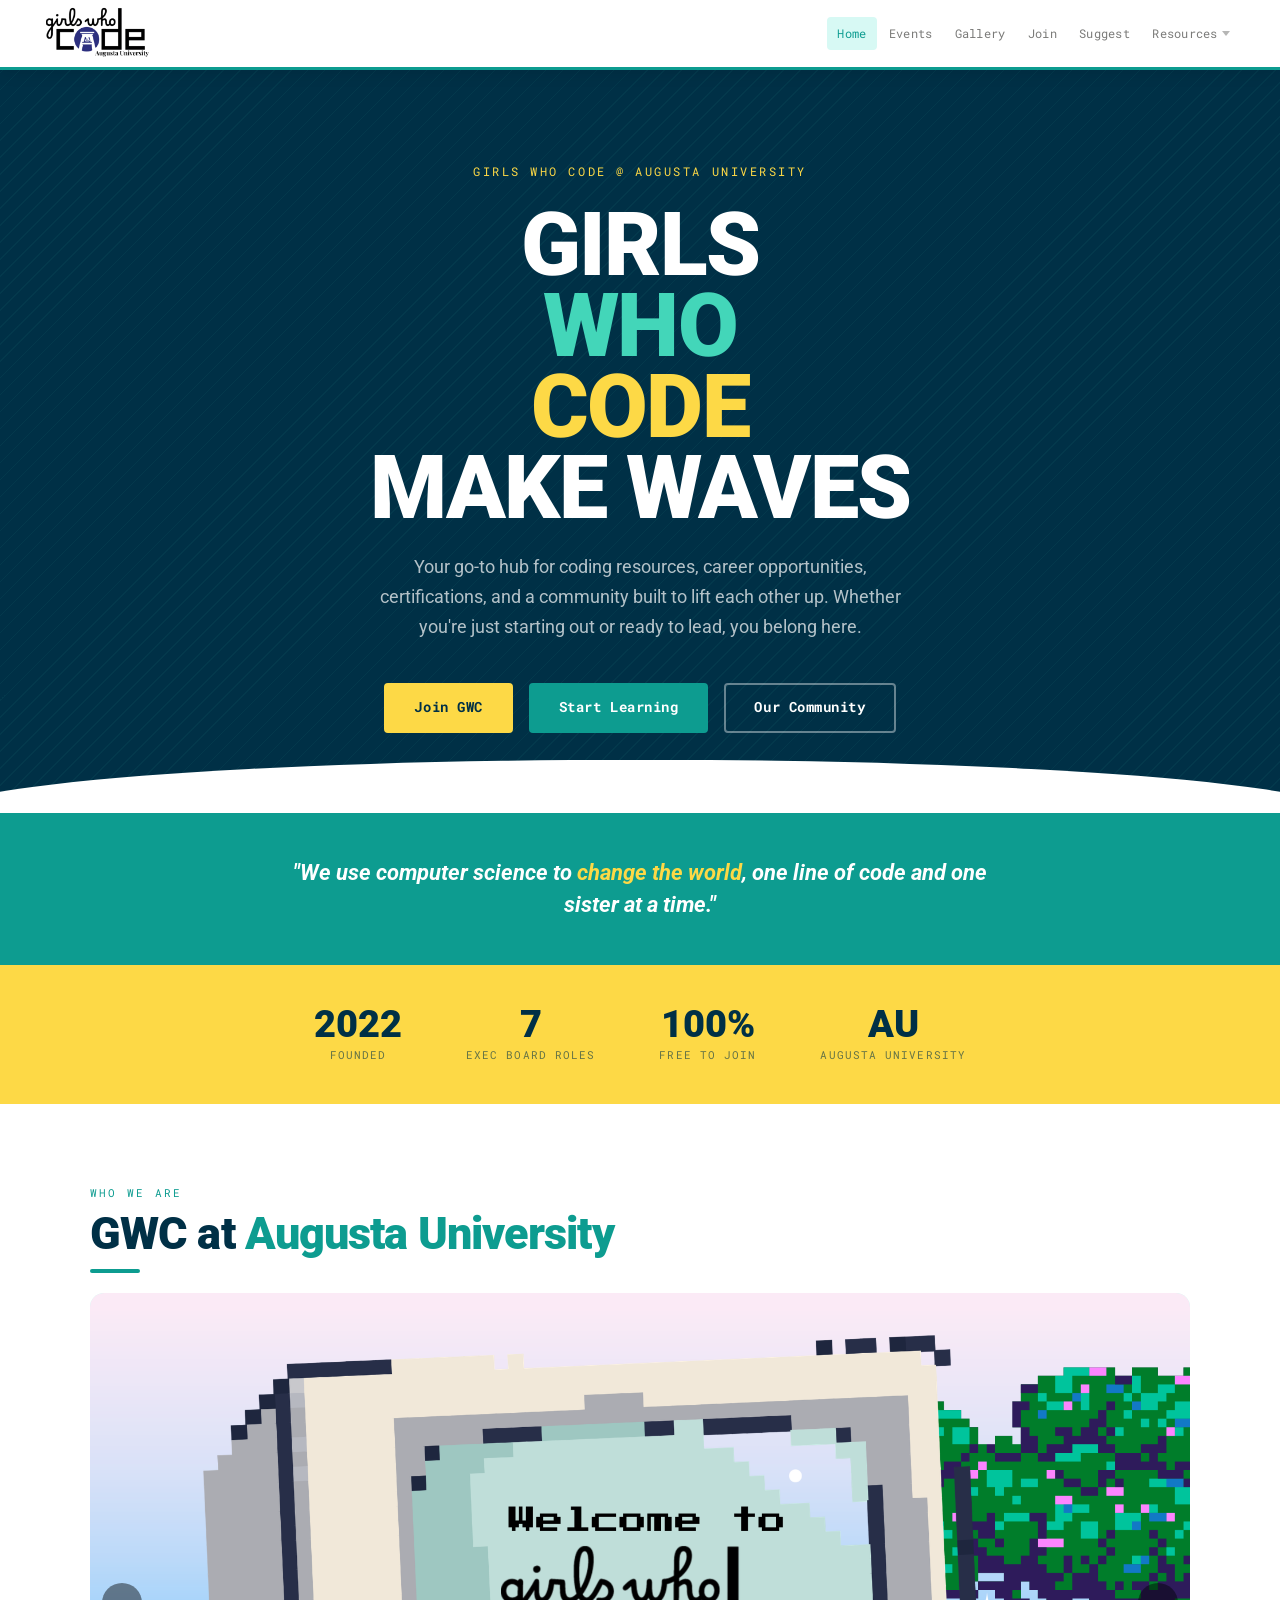
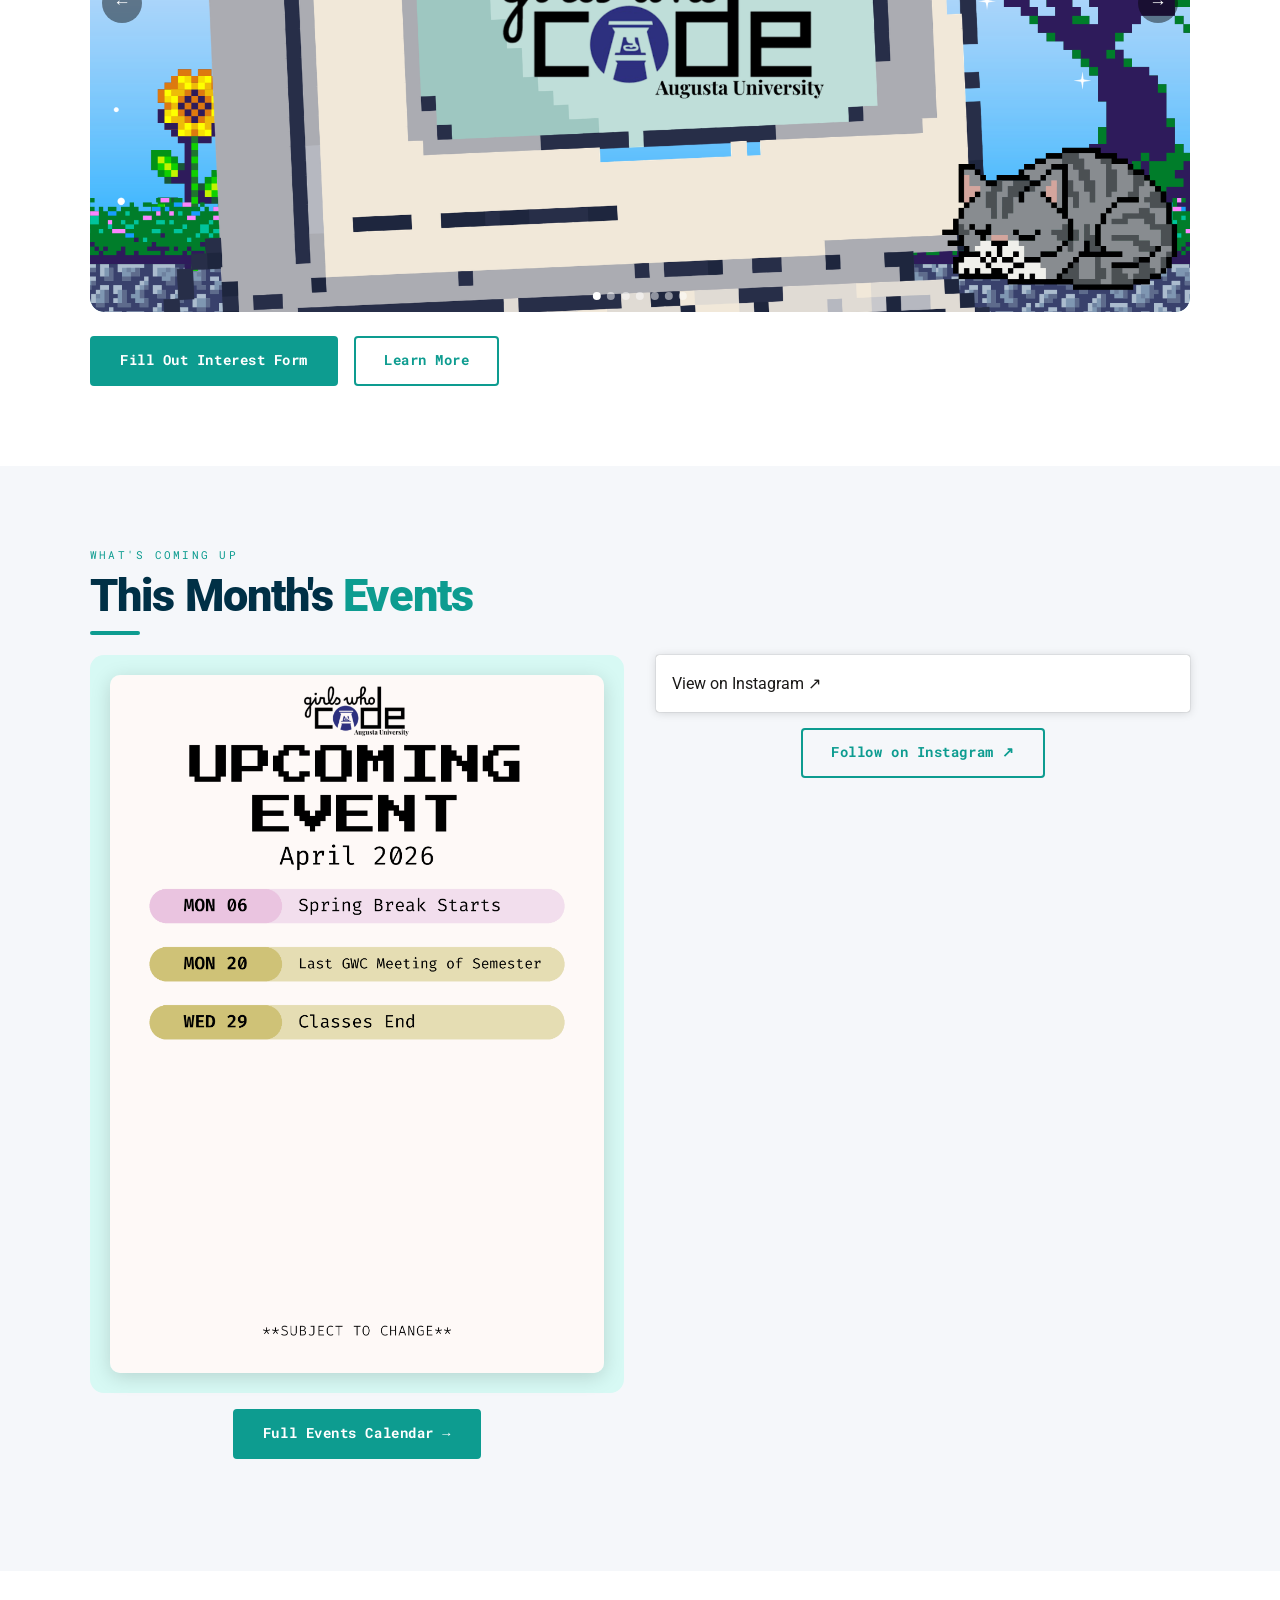
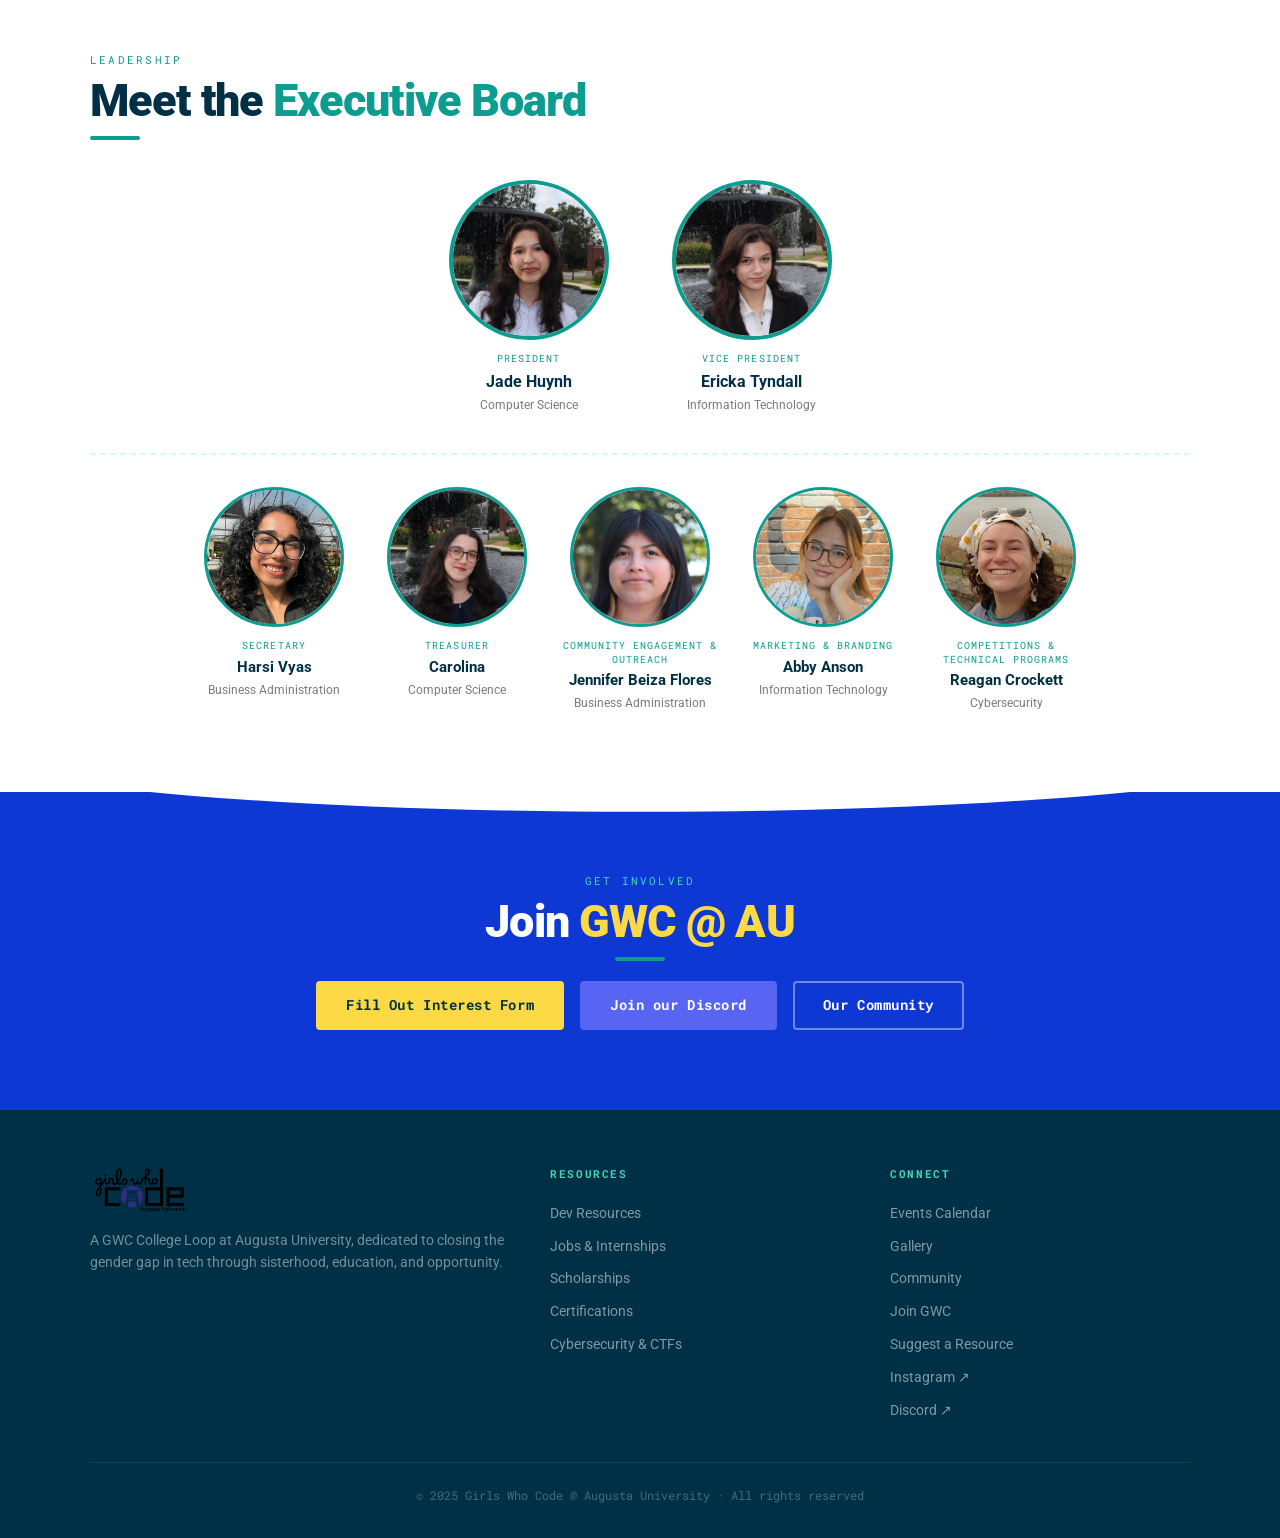
==== commit 696316ca: "Update index.html" ====
--- a/index.html
+++ b/index.html
@@ -4,6 +4,7 @@
   <meta charset="UTF-8">
   <meta name="viewport" content="width=device-width, initial-scale=1.0">
   <title>Girls Who Code @ Augusta University</title>
+  <link rel="icon" type="image/png" href="favicon.png">
   <link rel="stylesheet" href="styles.css?v=5">
 </head>
 <body data-page="home">
@@ -149,8 +150,10 @@
         </div>
         <div class="exec-bottom">
           <div class="member-card">
+            <img src="photos/exec/harsi_pfp.png" alt="Harsi Vyas" class="member-img">
             <div class="member-role">Secretary</div>
-            <div class="member-name tbd">Position Open</div>
+            <div class="member-name">Harsi Vyas</div>
+            <div class="member-major">Business Administration</div>
           </div>
           <div class="member-card">
             <img src="photos/exec/carolina_hs.jpg" alt="Carolina" class="member-img">
@@ -159,16 +162,22 @@
             <div class="member-major">Computer Science</div>
           </div>
           <div class="member-card">
+            <img src="photos/exec/jen_pfp.png" alt="Jennifer Beiza Flores" class="member-img">
             <div class="member-role">Community Engagement &amp; Outreach</div>
-            <div class="member-name tbd">Position Open</div>
-          </div>
-          <div class="member-card">
+            <div class="member-name">Jennifer Beiza Flores</div>
+            <div class="member-major">Business Administration</div>
+          </div>
+          <div class="member-card">
+            <img src="photos/exec/abby_pfp.png" alt="Abby Anson" class="member-img">
             <div class="member-role">Marketing &amp; Branding</div>
-            <div class="member-name tbd">Position Open</div>
-          </div>
-          <div class="member-card">
+            <div class="member-name">Abby Anson</div>
+            <div class="member-major">Information Technology</div>
+          </div>
+          <div class="member-card">
+            <img src="photos/exec/reagan_pfp.png" alt="Reagan Crockett" class="member-img">
             <div class="member-role">Competitions &amp; Technical Programs</div>
-            <div class="member-name tbd">Position Open</div>
+            <div class="member-name">Reagan Crockett</div>
+            <div class="member-major">Cybersecurity</div>
           </div>
         </div>
       </div>
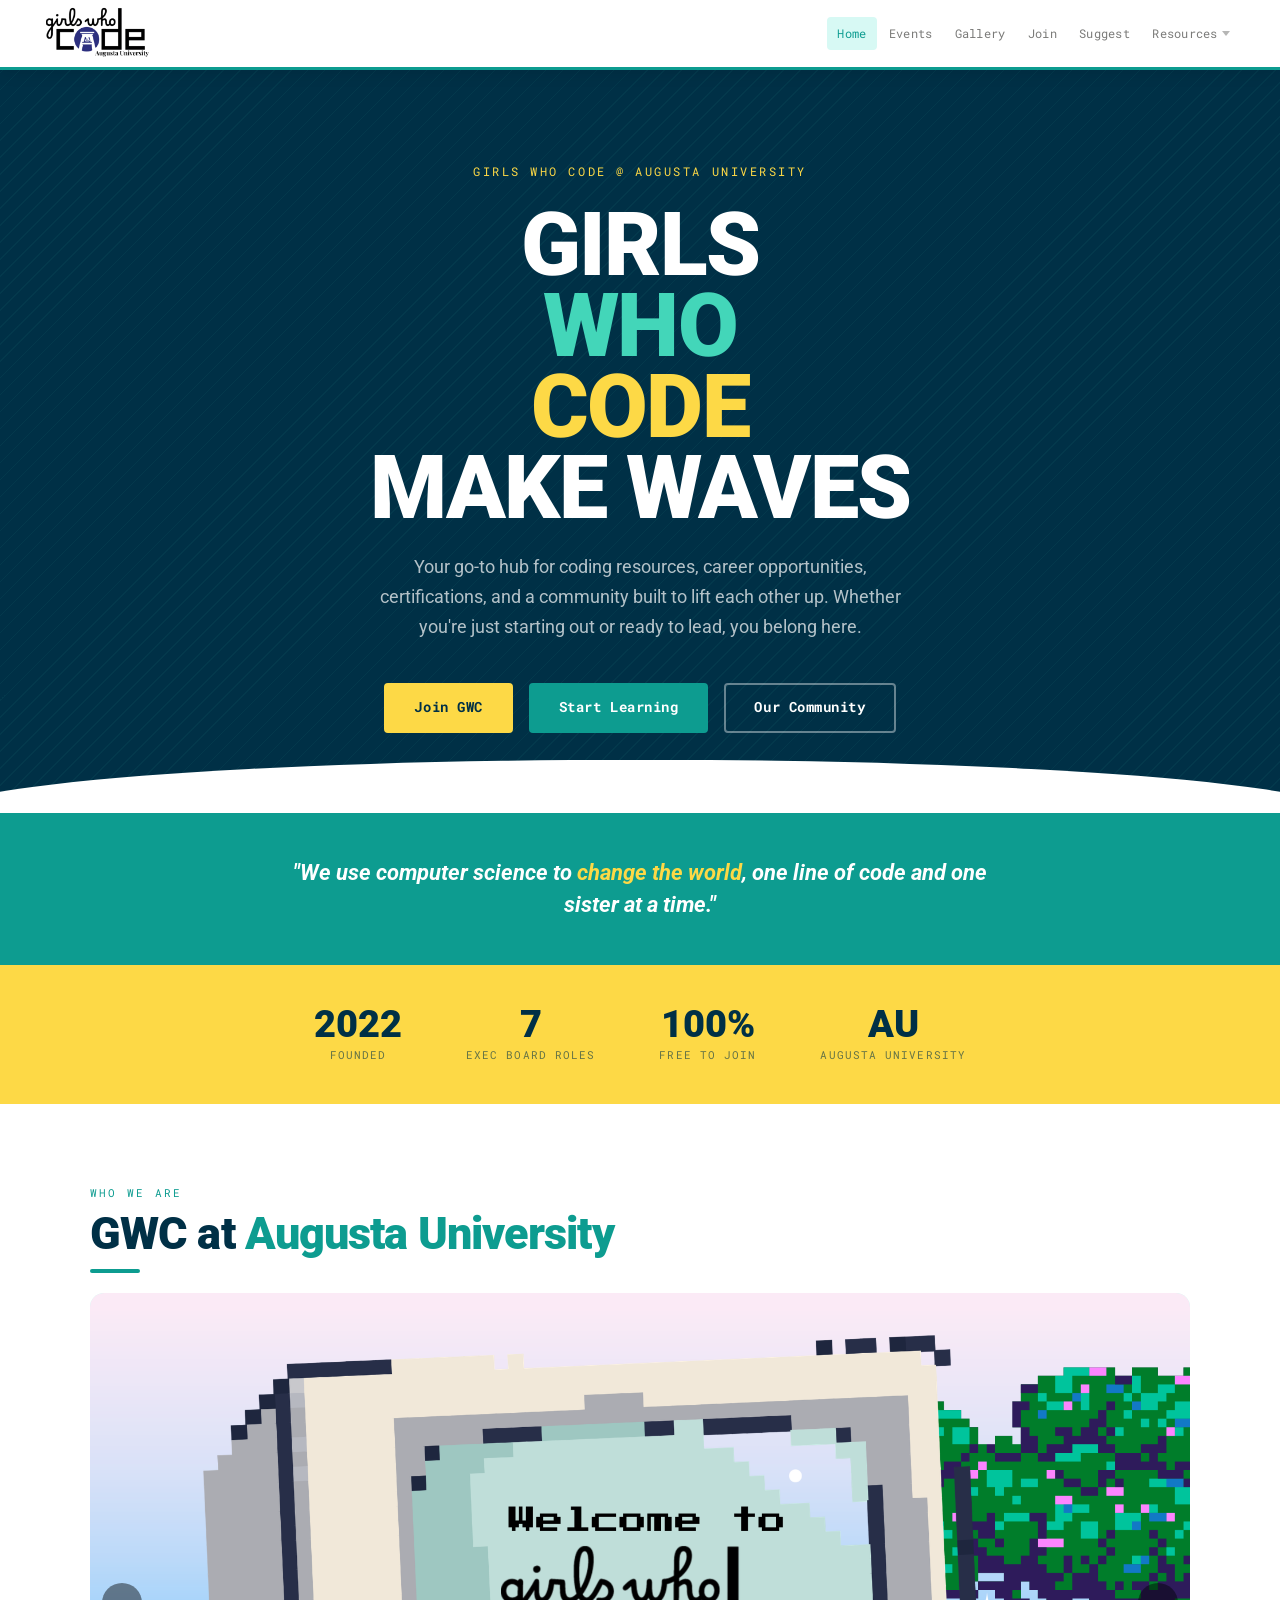
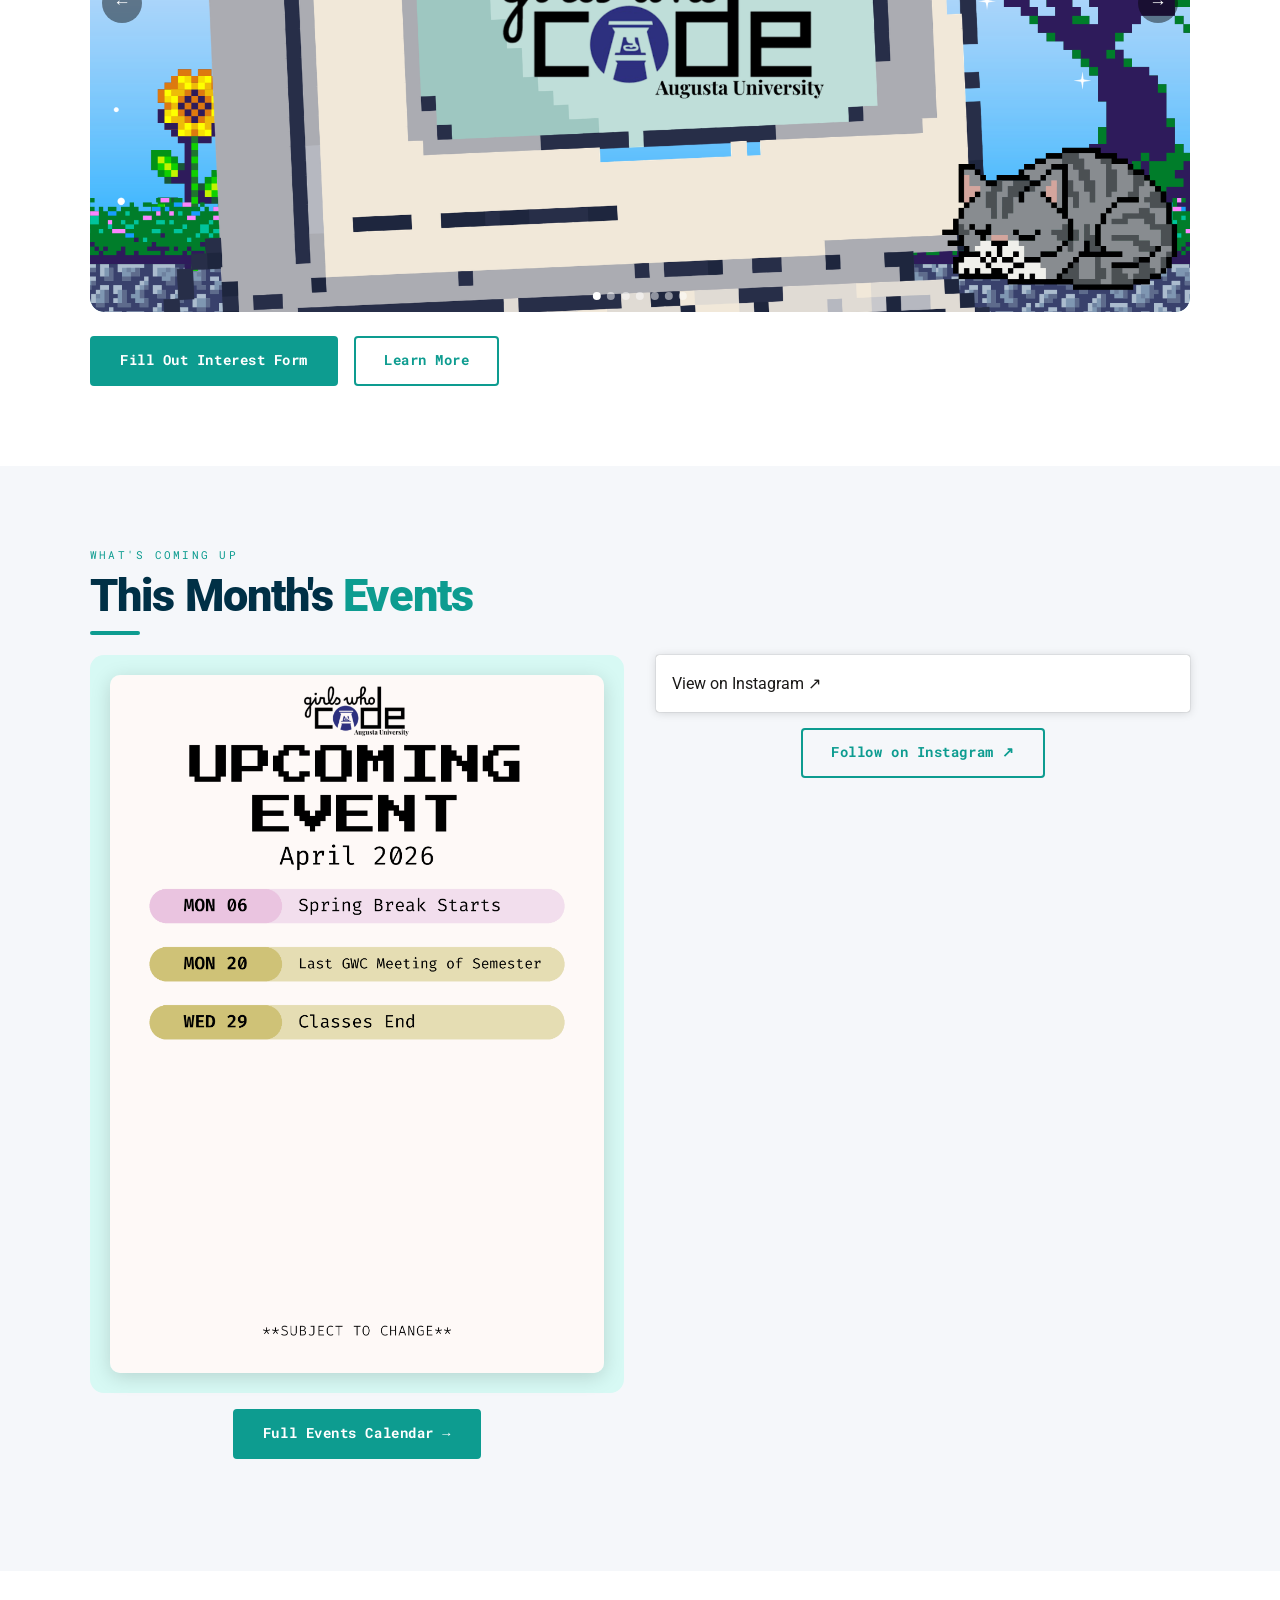
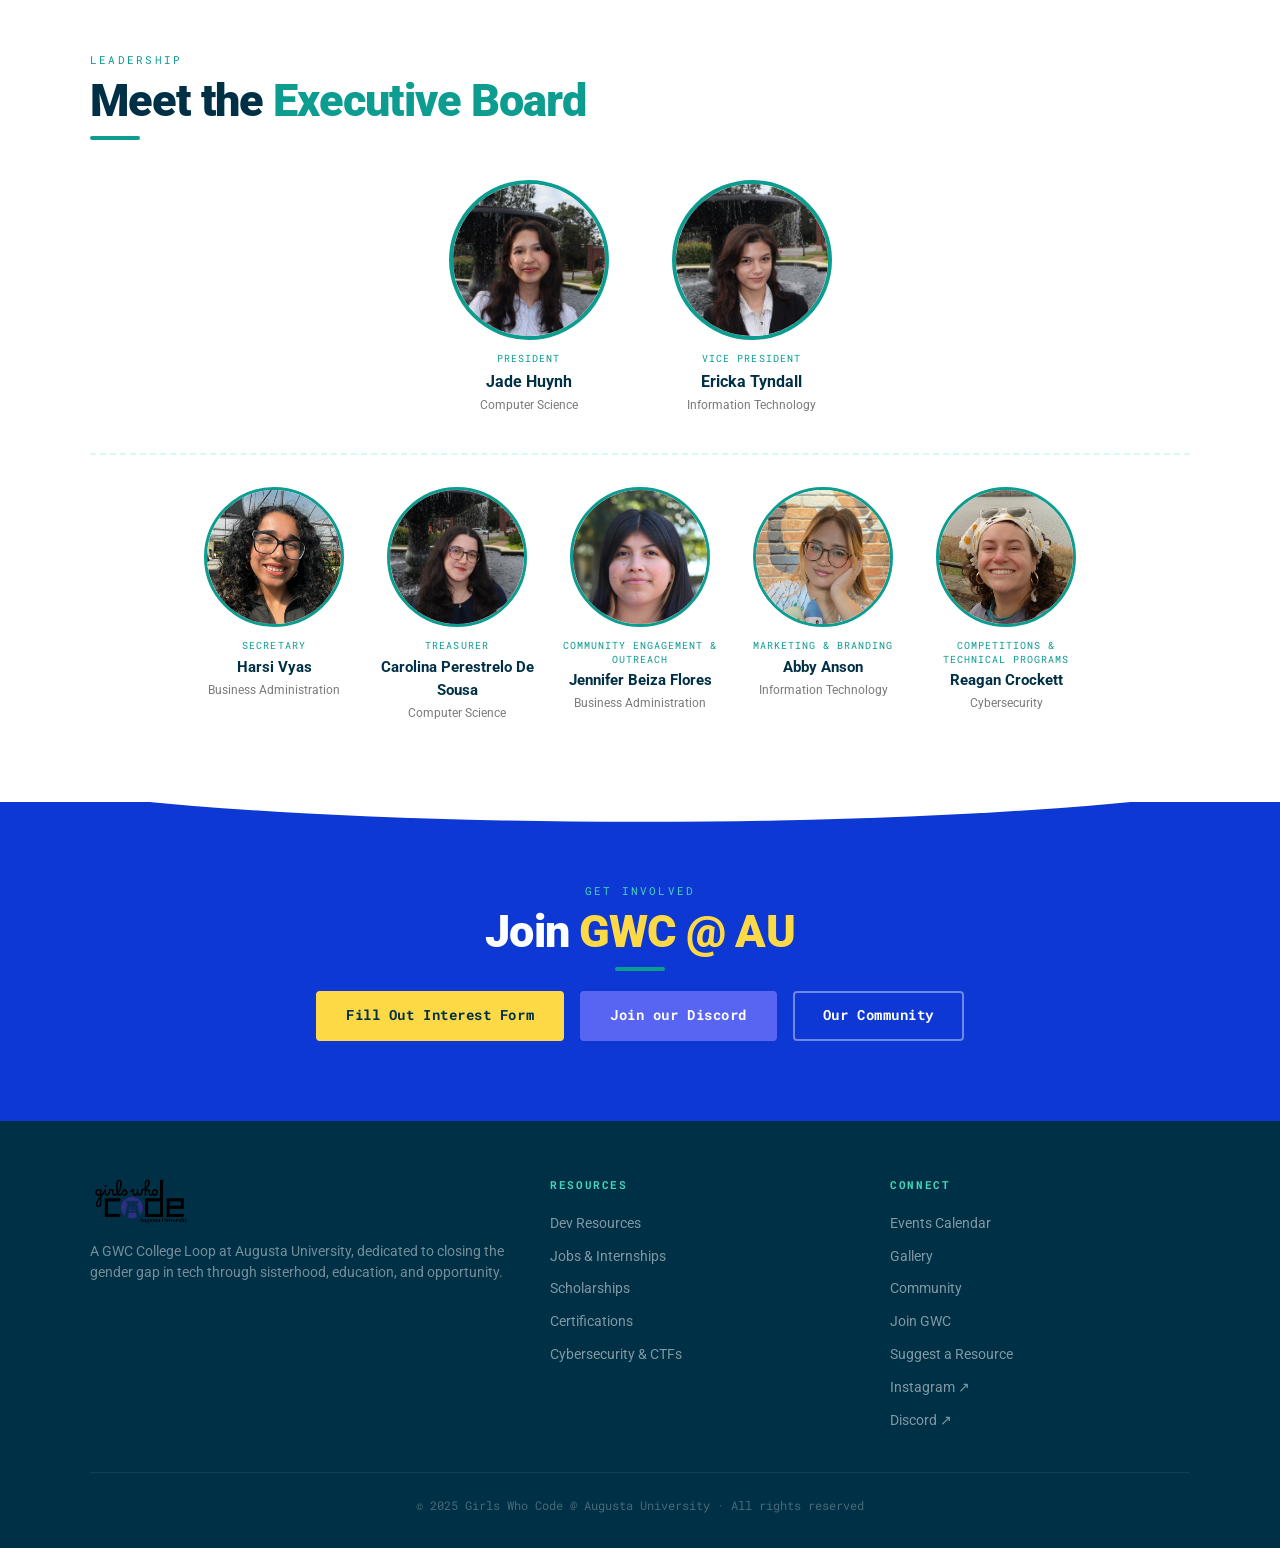
==== commit 66348ca7: "Update index.html" ====
--- a/index.html
+++ b/index.html
@@ -158,7 +158,7 @@
           <div class="member-card">
             <img src="photos/exec/carolina_hs.jpg" alt="Carolina" class="member-img">
             <div class="member-role">Treasurer</div>
-            <div class="member-name">Carolina</div>
+            <div class="member-name">Carolina Perestrelo De Sousa</div>
             <div class="member-major">Computer Science</div>
           </div>
           <div class="member-card">
